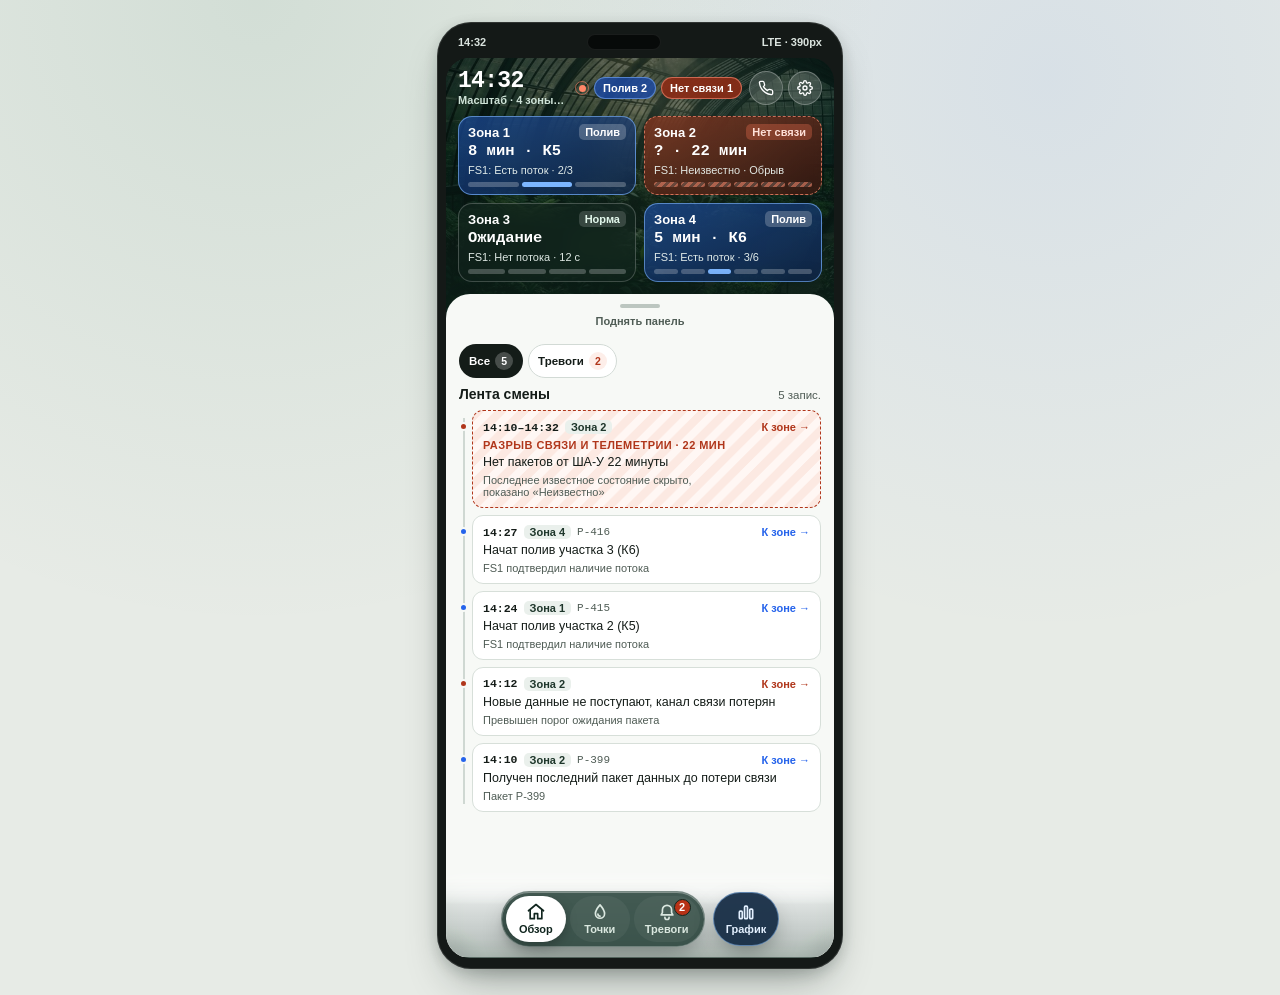
==== mobile-concepts/hybrid.html @ 0e007b72 "Remove stand toolbar/footer for pure phone app experience" ====
<!doctype html>
<html lang="ru">
<head>
  <meta charset="utf-8">
  <meta name="viewport" content="width=device-width, initial-scale=1, viewport-fit=cover">
  <meta name="theme-color" content="#11261f">
  <meta name="apple-mobile-web-app-capable" content="yes">
  <meta name="mobile-web-app-capable" content="yes">
  <meta name="apple-mobile-web-app-status-bar-style" content="black-translucent">
  <meta name="apple-mobile-web-app-title" content="Greenhouse">
  <meta name="description" content="Интерактивный мобильный прототип Greenhouse: гибрид 2B (стекло и ботаника) + 2C (шкала поливов и разрывов телеметрии), только мониторинг.">
  <link rel="icon" href="data:,">
  <title>Greenhouse · Мониторинг полива</title>
  <link rel="stylesheet" href="src/hybrid/hybrid.css?v=3">
</head>
<body>
  <div id="app"></div>
  <script type="module" src="src/hybrid/hybridApp.js?v=3"></script>
</body>
</html>
---- mobile-concepts/src/hybrid/hybrid.css ----
/* Гибрид 2B (Стекло и ботаника) + 2C (График поливов и счетчики вкладок) + плавающий док Cultiveq */
:root {
  color-scheme: light dark;
  --bg: #e7ebe6;
  --ink: #141c18;
  --muted: #4f5c55;
  --border: #c5cec8;
  --forest: #11261f;
  --water: #2563eb;
  --water-bright: #5ca2ff;
  --water-bg: #e8f1ff;
  --ok: #1d6b47;
  --ok-bright: #58d194;
  --ok-bg: #e6f6ee;
  --warn: #8c520a;
  --warn-bright: #f5b342;
  --warn-bg: #fef4e2;
  --danger: #b0361b;
  --danger-bright: #ff8668;
  --danger-bg: #fdeee9;
  --sheet: #f7f9f6;
  --card: #ffffff;
  --target: 36px;
  font-family: ui-sans-serif, -apple-system, BlinkMacSystemFont, "Inter", "Segoe UI", Roboto, sans-serif;
  color: var(--ink);
  background: var(--bg);
}

@media (pointer: coarse) {
  :root { --target: 44px; }
}

*, *::before, *::after { box-sizing: border-box; }

html {
  scroll-padding-top: 72px;
  scroll-padding-bottom: calc(5.5rem + env(safe-area-inset-bottom, 0px));
}

body {
  margin: 0;
  min-height: 100dvh;
  overflow-wrap: break-word;
  background:
    radial-gradient(circle at 20% 0%, rgba(29, 107, 71, 0.1), transparent 44%),
    radial-gradient(circle at 82% 8%, rgba(37, 99, 235, 0.08), transparent 40%),
    var(--bg);
  -webkit-font-smoothing: antialiased;
}

button, a { font: inherit; -webkit-tap-highlight-color: transparent; }

:where(button, a):focus-visible {
  outline: 3px solid var(--water);
  outline-offset: 2px;
}

h1, h2, h3 { text-wrap: balance; }
p, li { text-wrap: pretty; }

.visually-hidden:where(:not(:focus-within, :active)) {
  position: absolute !important;
  clip-path: inset(50%) !important;
  overflow: hidden !important;
  width: 1px !important;
  height: 1px !important;
  margin: -1px !important;
  padding: 0 !important;
  border: 0 !important;
  white-space: nowrap !important;
}

.skip-link:focus-visible {
  position: fixed;
  top: 8px;
  left: 8px;
  z-index: 50;
  background: var(--ink);
  color: #ffffff;
  padding: 8px 12px;
  border-radius: 8px;
  text-decoration: none;
  font-weight: 700;
}

/* Внешняя страница-стенд: на мобильном (<820px) скрываем стенд, чтобы приложение шло во весь экран */
.hybrid-page {
  width: 100%;
  max-width: 100%;
  margin: 0 auto;
  padding: 0;
  display: grid;
  gap: 0;
}

@media (min-width: 820px) {
  .hybrid-page {
    max-width: 430px;
    grid-template-columns: minmax(0, 1fr);
    align-items: start;
    padding: 22px 12px 26px;
  }
}

.demo-toolbar {
  background: var(--card);
  border: 1px solid var(--border);
  border-radius: 16px;
  padding: 13px 14px;
  display: grid;
  gap: 10px;
  box-shadow: 0 2px 10px rgba(17, 38, 31, 0.05);
}

.demo-toolbar__top {
  display: flex;
  justify-content: space-between;
  align-items: flex-start;
  flex-wrap: wrap;
  gap: 8px;
}

.demo-sub {
  margin: 3px 0 0;
  font-size: 12.5px;
  font-weight: 600;
  color: var(--muted);
  line-height: 1.3;
}

.demo-title {
  margin: 0;
  font-size: 18px;
  font-weight: 800;
  line-height: 1.15;
}

.demo-details {
  border-top: 1px solid #e1e7e2;
  padding-top: 6px;
}

.demo-details__summary {
  list-style: none;
  display: flex;
  align-items: center;
  gap: 6px;
  min-block-size: 32px;
  font-size: 12px;
  font-weight: 700;
  color: var(--forest);
  cursor: pointer;
}

@media (pointer: coarse) {
  .demo-details__summary { min-block-size: 44px; }
}

.demo-details__summary::-webkit-details-marker { display: none; }

.demo-details__summary::before {
  content: "";
  inline-size: 0.65em;
  block-size: 0.65em;
  flex-shrink: 0;
  border-right: 2px solid currentColor;
  border-bottom: 2px solid currentColor;
  transform: rotate(-45deg);
  transition: transform 0.18s ease;
}

.demo-details[open] > .demo-details__summary::before {
  transform: rotate(45deg) translateY(-1px);
}

.demo-details .demo-controls {
  padding-top: 8px;
}

.demo-actions {
  display: flex;
  flex-wrap: wrap;
  gap: 6px;
  align-items: center;
}

.demo-link,
.demo-motion-btn {
  min-block-size: var(--target);
  padding: 5px 10px;
  border-radius: 8px;
  border: 1.5px solid var(--border);
  background: #f5f7f5;
  color: var(--ink);
  font-size: 12px;
  font-weight: 700;
  text-decoration: none;
  display: inline-flex;
  align-items: center;
  cursor: pointer;
}

.demo-controls {
  display: grid;
  gap: 8px;
}

.demo-group {
  margin: 0;
  padding: 0;
  border: 0;
  min-inline-size: 0;
  display: grid;
  gap: 5px;
}

.demo-group legend {
  padding: 0;
  font-size: 11px;
  font-weight: 700;
  text-transform: uppercase;
  letter-spacing: 0.06em;
  color: var(--muted);
}

.demo-btn-row {
  display: grid;
  gap: 5px;
}

.demo-btn-row--3 { grid-template-columns: repeat(3, minmax(0, 1fr)); }
.demo-btn-row--2 { grid-template-columns: repeat(2, minmax(0, 1fr)); }

@media (max-width: 345px) {
  .demo-btn-row--3, .demo-btn-row--2 { grid-template-columns: 1fr; }
}

.demo-btn {
  min-block-size: var(--target);
  padding: 6px 7px;
  border-radius: 8px;
  border: 1.5px solid var(--border);
  background: #f7f9f7;
  color: var(--ink);
  font-size: 12px;
  font-weight: 650;
  line-height: 1.2;
  cursor: pointer;
}

.demo-btn[aria-pressed="true"] {
  background: var(--forest);
  border-color: var(--forest);
  color: #ffffff;
}

.demo-btn--scale[aria-pressed="true"] {
  background: var(--water-bg);
  border-color: var(--water);
  color: var(--water);
  box-shadow: inset 0 0 0 1px var(--water);
}

/* Рамка смартфона */
.hb-phone-stage {
  min-inline-size: 0;
}

.hb-device {
  container: phone / inline-size;
  border-radius: 0;
  overflow: hidden;
  border: 0;
  box-shadow: none;
  background: var(--forest);
}

.hb-device__bar {
  display: none;
}

@media (min-width: 820px) {
  .hb-device {
    background: #141917;
    padding: 10px 9px 11px;
    border-radius: 34px;
    border: 0;
    box-shadow:
      0 22px 44px -16px rgba(15, 29, 23, 0.42),
      0 4px 14px rgba(15, 29, 23, 0.16),
      inset 0 0 0 1px rgba(255, 255, 255, 0.12);
    display: grid;
    gap: 8px;
  }
  .hb-device__bar {
    display: flex;
    justify-content: space-between;
    align-items: center;
    padding: 2px 12px 0;
    color: #dbe4df;
    font-size: 11px;
    font-weight: 700;
    font-variant-numeric: tabular-nums;
  }
  .hb-device__notch {
    width: 74px;
    height: 16px;
    border-radius: 999px;
    background: #070a09;
    border: 1px solid rgba(255, 255, 255, 0.08);
  }
  .hb-screen {
    border-radius: 24px;
    height: min(760px, calc(100dvh - 76px));
    min-block-size: 620px;
    overflow-y: auto;
    overflow-x: hidden;
    overscroll-behavior: contain;
    scrollbar-width: thin;
    scrollbar-color: rgba(20, 44, 36, 0.28) transparent;
  }
  .hb-bottom-dock-wrap::before {
    border-radius: 0 0 24px 24px;
  }
}

.hb-screen {
  position: relative;
  background: var(--forest);
  display: flex;
  flex-direction: column;
  min-block-size: 100dvh;
}

/* Верхняя ботаническая сцена (2B) */
.hb-hero {
  position: relative;
  flex-shrink: 0;
  overflow: hidden;
  padding: max(12px, env(safe-area-inset-top, 0px)) max(12px, env(safe-area-inset-right, 0px)) 26px max(12px, env(safe-area-inset-left, 0px));
}

.hb-hero--compact {
  padding-bottom: 18px;
}

.hb-backdrop {
  position: absolute;
  inset: 0;
  pointer-events: none;
}

.hb-backdrop__img {
  width: 100%;
  height: 100%;
  object-fit: cover;
  object-position: center 35%;
  display: block;
}

@media (prefers-reduced-motion: no-preference) {
  .hb-backdrop__img {
    animation: hbFoliageBreath 18s ease-in-out infinite alternate;
  }
}

@keyframes hbFoliageBreath {
  from { transform: scale(1); }
  to { transform: scale(1.06); }
}

.hb-backdrop__scrim {
  position: absolute;
  inset: 0;
  background:
    linear-gradient(180deg, rgba(10, 26, 20, 0.62) 0%, rgba(12, 31, 24, 0.44) 42%, rgba(14, 34, 27, 0.88) 100%);
}

.hb-hero__inner {
  position: relative;
  z-index: 1;
  display: grid;
  gap: 10px;
}

.hb-topbar {
  display: flex;
  justify-content: space-between;
  align-items: center;
  gap: 8px;
}

.hb-clock-block {
  min-inline-size: 0;
  display: grid;
  gap: 1px;
}

.hb-clock {
  font-family: ui-monospace, "SF Mono", Menlo, monospace;
  font-size: 23px;
  font-weight: 800;
  line-height: 1;
  letter-spacing: -0.03em;
  font-variant-numeric: tabular-nums;
  color: #ffffff;
}

.hb-site-caption {
  font-size: 11px;
  font-weight: 600;
  color: #cfe3d8;
  white-space: nowrap;
  overflow: hidden;
  text-overflow: ellipsis;
}

.hb-status-cluster {
  display: flex;
  flex-wrap: wrap;
  justify-content: flex-end;
  align-items: center;
  gap: 5px;
  flex-shrink: 0;
}

.hb-beacon {
  position: relative;
  width: 14px;
  height: 14px;
  display: grid;
  place-items: center;
}

.hb-beacon__dot {
  width: 7px;
  height: 7px;
  border-radius: 50%;
  background: var(--ok-bright);
}

.hb-beacon__ring {
  position: absolute;
  inset: 0;
  border-radius: 50%;
  border: 1.5px solid var(--ok-bright);
  opacity: 0.6;
}

.hb-beacon--water .hb-beacon__dot { background: var(--water-bright); }
.hb-beacon--water .hb-beacon__ring { border-color: var(--water-bright); }
.hb-beacon--warn .hb-beacon__dot { background: var(--warn-bright); }
.hb-beacon--warn .hb-beacon__ring { border-color: var(--warn-bright); }
.hb-beacon--danger .hb-beacon__dot { background: var(--danger-bright); }
.hb-beacon--danger .hb-beacon__ring { border-color: var(--danger-bright); }

@media (prefers-reduced-motion: no-preference) {
  .hb-beacon__ring { animation: hbSonar 2.2s ease-out infinite; }
}

@keyframes hbSonar {
  0% { transform: scale(0.55); opacity: 0.95; }
  100% { transform: scale(1.75); opacity: 0; }
}

.hb-pill {
  font-size: 11px;
  font-weight: 750;
  padding: 4px 8px;
  border-radius: 999px;
  backdrop-filter: blur(10px);
  border: 1px solid rgba(255, 255, 255, 0.22);
  color: #ffffff;
  white-space: nowrap;
}

.hb-pill--ok { background: rgba(20, 74, 50, 0.72); border-color: rgba(124, 224, 174, 0.45); }
.hb-pill--water { background: rgba(25, 72, 168, 0.78); border-color: rgba(132, 182, 255, 0.55); }
.hb-pill--warn { background: rgba(120, 74, 14, 0.8); border-color: rgba(247, 193, 98, 0.55); }
.hb-pill--danger { background: rgba(148, 43, 21, 0.84); border-color: rgba(255, 146, 120, 0.6); }

/* Компактная сетка стеклянных карточек зон */
.hb-zones-grid {
  display: grid;
  grid-template-columns: repeat(2, minmax(0, 1fr));
  gap: 8px;
}

@container phone (inline-size < 305px) {
  .hb-zones-grid { grid-template-columns: 1fr; }
}

.hb-zcard {
  position: relative;
  overflow: hidden;
  text-align: left;
  border-radius: 14px;
  padding: 9px 10px;
  display: grid;
  gap: 4px;
  cursor: pointer;
  color: #ffffff;
  background: rgba(19, 39, 32, 0.58);
  backdrop-filter: blur(14px);
  border: 1.5px solid rgba(255, 255, 255, 0.22);
  transition: transform 0.18s ease, border-color 0.18s ease, background-color 0.18s ease, box-shadow 0.18s ease;
}

.hb-zones-grid--multi .hb-zcard {
  padding: 7px 9px;
  gap: 3px;
}

.hb-zcard--water {
  background: linear-gradient(155deg, rgba(31, 86, 194, 0.56) 0%, rgba(16, 40, 88, 0.64) 100%);
  border-color: rgba(124, 180, 255, 0.65);
}

.hb-zcard--warn {
  background: linear-gradient(155deg, rgba(145, 92, 18, 0.58) 0%, rgba(56, 39, 14, 0.68) 100%);
  border-color: rgba(246, 188, 86, 0.68);
  border-style: dashed;
}

.hb-zcard--danger {
  background: linear-gradient(155deg, rgba(162, 54, 29, 0.6) 0%, rgba(64, 24, 17, 0.72) 100%);
  border-color: rgba(255, 142, 114, 0.72);
  border-style: dashed;
}

.hb-zcard--selected {
  box-shadow: 0 0 0 2px #ffffff, 0 8px 20px -8px rgba(0, 0, 0, 0.5);
}

@media (prefers-reduced-motion: no-preference) {
  .hb-zcard {
    transition: transform 0.22s cubic-bezier(0.22, 1.28, 0.36, 1), border-color 0.18s ease, background-color 0.18s ease, box-shadow 0.18s ease;
  }
  .hb-zcard:hover { transform: translateY(-1px); }
  .hb-zcard:active { transform: scale(0.965); }
  .hb-zcard--jump-focus {
    animation: hbJumpFocus 0.62s cubic-bezier(0.22, 1.25, 0.36, 1) 1;
  }
}

@keyframes hbJumpFocus {
  0% { transform: scale(0.95); box-shadow: 0 0 0 0 rgba(255, 255, 255, 0.95), 0 8px 20px -8px rgba(0, 0, 0, 0.5); }
  45% { transform: scale(1.03); box-shadow: 0 0 0 5px rgba(255, 255, 255, 0.55), 0 12px 26px -8px rgba(0, 0, 0, 0.55); }
  100% { transform: scale(1); box-shadow: 0 0 0 2px #ffffff, 0 8px 20px -8px rgba(0, 0, 0, 0.5); }
}

.hb-zcard__top {
  display: flex;
  justify-content: space-between;
  align-items: center;
  gap: 4px;
}

.hb-zcard__name {
  font-size: 13px;
  font-weight: 750;
  color: #ffffff;
}

.hb-zcard__badge {
  font-size: 11px;
  font-weight: 750;
  padding: 2px 6px;
  border-radius: 5px;
  white-space: nowrap;
}

.hb-zcard__badge--ok { background: rgba(255, 255, 255, 0.16); color: #e2f8ec; }
.hb-zcard__badge--water { background: rgba(255, 255, 255, 0.22); color: #ffffff; }
.hb-zcard__badge--warn { background: rgba(245, 179, 66, 0.26); color: #ffe7b8; }
.hb-zcard__badge--danger { background: rgba(255, 120, 88, 0.3); color: #ffe1d9; }

.hb-zcard__main {
  font-family: ui-monospace, "SF Mono", Menlo, monospace;
  font-size: 18px;
  font-weight: 800;
  line-height: 1.1;
  font-variant-numeric: tabular-nums;
  color: #ffffff;
}

.hb-zones-grid--multi .hb-zcard__main { font-size: 15.5px; }

.hb-zcard__sub {
  font-size: 11px;
  line-height: 1.28;
  color: rgba(240, 248, 244, 0.92);
}

.hb-zcard__bar {
  display: flex;
  gap: 3px;
  height: 5px;
  margin-top: 2px;
}

.hb-zseg {
  flex: 1;
  border-radius: 999px;
  background: rgba(255, 255, 255, 0.24);
}

.hb-zseg--active { background: #7cb6ff; }
.hb-zseg--unknown {
  background: repeating-linear-gradient(
    -45deg,
    rgba(255, 148, 120, 0.55),
    rgba(255, 148, 120, 0.55) 3px,
    rgba(255, 255, 255, 0.14) 3px,
    rgba(255, 255, 255, 0.14) 6px
  );
}

/* Поднимаемый светлый лист с запасом снизу под плавающий док */
.hb-sheet {
  position: relative;
  z-index: 2;
  margin-top: -14px;
  flex: 1 0 auto;
  background: var(--sheet);
  color: var(--ink);
  border-radius: 24px 24px 0 0;
  padding: 6px 13px calc(86px + env(safe-area-inset-bottom, 0px));
  box-shadow: 0 -8px 24px rgba(8, 20, 16, 0.28);
  display: grid;
  align-content: start;
  gap: 10px;
}

.hb-sheet.is-dragging {
  will-change: transform;
}

.hb-screen--drawer-open .hb-sheet {
  padding-bottom: calc(275px + env(safe-area-inset-bottom, 0px));
}

.hb-sheet-handle {
  width: 100%;
  min-block-size: 34px;
  border: 0;
  background: transparent;
  padding: 4px 0 4px;
  display: grid;
  justify-items: center;
  gap: 4px;
  cursor: grab;
  touch-action: none;
  user-select: none;
  -webkit-user-select: none;
  color: var(--muted);
}

.hb-sheet-handle:active {
  cursor: grabbing;
}

@media (pointer: coarse) {
  .hb-sheet-handle { min-block-size: 44px; }
}

.hb-sheet-handle__pill {
  width: 40px;
  height: 4px;
  border-radius: 999px;
  background: #bcc6c0;
  transition: transform 0.18s ease, background-color 0.18s ease;
}

.hb-sheet-handle:hover .hb-sheet-handle__pill,
.hb-sheet-handle:active .hb-sheet-handle__pill {
  transform: scaleX(1.35);
  background: #6b7c72;
}

.hb-sheet-handle__text {
  font-size: 11px;
  font-weight: 700;
  color: var(--muted);
}

.hb-sheet__content {
  display: grid;
  gap: 12px;
}

.hb-section-title {
  margin: 0;
  font-size: 14px;
  font-weight: 800;
  color: var(--ink);
}

/* Экран «Все точки полива» */
.hb-outlets-view {
  display: grid;
  gap: 9px;
}

.hb-outlets-view__sub {
  margin: 2px 0 0;
  font-size: 11.5px;
  color: var(--muted);
}

.hb-outlets-groups {
  display: grid;
  gap: 9px;
}

.hb-ogroup {
  background: var(--card);
  border: 1px solid #d5ded8;
  border-radius: 13px;
  padding: 9px 10px;
  display: grid;
  gap: 7px;
}

.hb-ogroup--water { border-color: #93b8fa; }
.hb-ogroup--unknown { border-color: #dfa18e; border-style: dashed; }

.hb-ogroup__head {
  display: flex;
  justify-content: space-between;
  align-items: baseline;
  gap: 8px;
}

.hb-ogroup__zbtn {
  border: 0;
  background: transparent;
  padding: 0;
  font-size: 13px;
  font-weight: 800;
  color: var(--ink);
  cursor: pointer;
  text-decoration: underline;
  text-decoration-color: #b7c3bc;
  text-underline-offset: 2px;
}

.hb-ogroup__fs {
  font-size: 11px;
  font-weight: 650;
  color: var(--muted);
}

.hb-ogroup--unknown .hb-ogroup__fs { color: var(--danger); }

.hb-ogrid {
  list-style: none;
  margin: 0;
  padding: 0;
  display: grid;
  gap: 5px;
  grid-template-columns: repeat(3, minmax(0, 1fr));
}

.hb-opoint {
  border-radius: 8px;
  padding: 6px 5px;
  border: 1px solid #dce3de;
  background: #f5f7f5;
  text-align: center;
  display: grid;
  gap: 1px;
}

.hb-opoint--active {
  background: linear-gradient(145deg, #2563eb 0%, #1d4ed8 100%);
  border-color: #1d4ed8;
  color: #ffffff;
}

.hb-opoint--unknown {
  background: var(--danger-bg);
  border-color: #e4a391;
  border-style: dashed;
  color: var(--danger);
}

.hb-opoint__code {
  font-family: ui-monospace, "SF Mono", Menlo, monospace;
  font-size: 12px;
  font-weight: 800;
}

.hb-opoint__state {
  font-size: 10px;
  font-weight: 650;
  opacity: 0.9;
}

/* Плавающий нижний док + выезжающий компактный график полива поверх светлого листа */
.hb-bottom-dock-wrap {
  position: sticky;
  bottom: 0;
  z-index: 10;
  flex-shrink: 0;
  margin-top: -76px;
  padding: 10px 11px max(11px, env(safe-area-inset-bottom, 0px));
  display: grid;
  justify-items: center;
  gap: 8px;
  pointer-events: none;
  isolation: isolate;
}

/* Мягкая полупрозрачная стеклянная подложка с размытием позади дока (без глухой черной полосы) */
.hb-bottom-dock-wrap::before {
  content: "";
  position: absolute;
  inset: -14px 0 0 0;
  z-index: -1;
  background: linear-gradient(
    180deg,
    rgba(247, 249, 246, 0) 0%,
    rgba(24, 54, 44, 0.16) 44%,
    rgba(20, 46, 38, 0.34) 100%
  );
  backdrop-filter: blur(14px) saturate(160%) brightness(1.06);
  -webkit-backdrop-filter: blur(14px) saturate(160%) brightness(1.06);
  mask-image: linear-gradient(to top, #000000 58%, transparent 100%);
  -webkit-mask-image: linear-gradient(to top, #000000 58%, transparent 100%);
  pointer-events: none;
}

@media (max-width: 819px) {
  .hb-bottom-dock-wrap {
    position: fixed;
    left: 0;
    right: 0;
    bottom: 0;
    z-index: 30;
    margin-top: 0;
    max-width: 100%;
    margin-inline: auto;
  }
}

.hb-bottom-dock-wrap > * {
  pointer-events: auto;
}

/* Выезжающая компактная стеклянная карточка графика поверх контента (осветленное стекло с преломлением) */
.hb-pulse-drawer {
  position: absolute;
  left: 11px;
  right: 11px;
  bottom: calc(100% + 2px);
  width: auto;
  background:
    linear-gradient(
      142deg,
      rgba(255, 255, 255, 0.16) 0%,
      rgba(255, 255, 255, 0.04) 38%,
      rgba(148, 214, 255, 0.08) 100%
    ),
    linear-gradient(
      180deg,
      rgba(24, 56, 46, 0.84) 0%,
      rgba(15, 38, 31, 0.9) 100%
    );
  backdrop-filter: blur(22px) saturate(175%) contrast(1.06) brightness(1);
  -webkit-backdrop-filter: blur(22px) saturate(175%) contrast(1.06) brightness(1);
  color: #f6faf8;
  border: 1px solid rgba(255, 255, 255, 0.34);
  border-radius: 22px;
  padding: 11px 12px;
  box-shadow:
    0 18px 36px -12px rgba(10, 28, 22, 0.45),
    0 4px 12px rgba(10, 28, 22, 0.16),
    inset 0 1px 0 rgba(255, 255, 255, 0.42),
    inset 0 -1px 0 rgba(255, 255, 255, 0.14);
  display: grid;
  gap: 7px;
  opacity: 1;
  translate: 0 0;
  scale: 1;
  transform-origin: right bottom;
  transition: opacity 0.24s ease-out, translate 0.28s cubic-bezier(0.22, 1.12, 0.36, 1), scale 0.28s cubic-bezier(0.22, 1.12, 0.36, 1);
}

@media (prefers-reduced-motion: no-preference) {
  @starting-style {
    .hb-pulse-drawer {
      opacity: 0;
      translate: 0 14px;
      scale: 0.94;
    }
  }
}

.hb-pulse-drawer__head {
  display: flex;
  justify-content: space-between;
  align-items: center;
  gap: 8px;
}

.hb-pulse-drawer__titles {
  display: flex;
  align-items: baseline;
  gap: 7px;
  flex-wrap: wrap;
}

.hb-pulse-drawer__title {
  margin: 0;
  font-size: 13px;
  font-weight: 750;
  color: #ffffff;
}

.hb-pulse-drawer__win {
  font-family: ui-monospace, "SF Mono", Menlo, monospace;
  font-size: 11px;
  color: #d6e9df;
  font-variant-numeric: tabular-nums;
}

.hb-pulse-drawer__close {
  min-width: 36px;
  min-height: 36px;
  border-radius: 50%;
  border: 1px solid rgba(255, 255, 255, 0.25);
  background: rgba(255, 255, 255, 0.12);
  color: #ffffff;
  font-size: 18px;
  line-height: 1;
  display: grid;
  place-items: center;
  cursor: pointer;
}

@media (pointer: coarse) {
  .hb-pulse-drawer__close {
    min-width: 44px;
    min-height: 44px;
  }
}

.hb-pulse-drawer__tracks {
  display: grid;
  gap: 6px;
}

.hb-dtrack {
  display: grid;
  gap: 3px;
}

.hb-dtrack__meta {
  display: flex;
  justify-content: space-between;
  align-items: baseline;
  gap: 6px;
}

.hb-dtrack__zbtn {
  border: 0;
  background: transparent;
  padding: 0;
  font-size: 11.5px;
  font-weight: 750;
  color: #ffffff;
  cursor: pointer;
  text-decoration: underline;
  text-decoration-color: rgba(255, 255, 255, 0.35);
  text-underline-offset: 2px;
}

.hb-dtrack__sum {
  font-size: 10.5px;
  font-weight: 600;
  color: #cfe0d6;
  text-align: right;
}

.hb-dtrack__sum.is-gap { color: #ffab96; }
.hb-dtrack__sum.is-dry { color: #ffd480; }

.hb-dticks {
  position: relative;
  display: grid;
  grid-template-columns: repeat(30, minmax(0, 1fr));
  gap: 2px;
  height: 18px;
  align-items: end;
  padding: 2px 3px;
  background: rgba(255, 255, 255, 0.08);
  border-radius: 6px;
  touch-action: pan-y;
  cursor: ew-resize;
  user-select: none;
  -webkit-user-select: none;
}

.hb-dtick {
  border-radius: 1.5px;
  height: 100%;
  transform-origin: center bottom;
  transition: transform 0.12s ease, filter 0.12s ease;
}

.hb-dtick.is-scrubbed {
  transform: scaleY(1.22);
  filter: brightness(1.28);
  outline: 1px solid rgba(255, 255, 255, 0.9);
  outline-offset: 0.5px;
  z-index: 2;
}

.hb-scrub-rule {
  position: absolute;
  top: -2px;
  bottom: -2px;
  width: 1.5px;
  background: rgba(255, 255, 255, 0.85);
  transform: translateX(-50%);
  pointer-events: none;
  opacity: 0;
  transition: opacity 0.12s ease;
  z-index: 3;
}

.hb-scrub-rule.is-visible {
  opacity: 1;
}

.hb-scrub-tip {
  position: absolute;
  bottom: calc(100% + 6px);
  transform: translateX(-50%) translateY(4px);
  padding: 3px 8px;
  border-radius: 999px;
  background: #0c1c16;
  color: #ffffff;
  border: 1px solid rgba(255, 255, 255, 0.34);
  box-shadow: 0 6px 16px rgba(0, 0, 0, 0.45);
  font-family: ui-monospace, "SF Mono", Menlo, monospace;
  font-size: 11px;
  font-weight: 700;
  font-variant-numeric: tabular-nums;
  white-space: nowrap;
  pointer-events: none;
  opacity: 0;
  z-index: 5;
  transition: opacity 0.12s ease, transform 0.14s ease;
}

.hb-scrub-tip.is-visible {
  opacity: 1;
  transform: translateX(-50%) translateY(0);
}

.hb-scrub-tip[data-tone="watering"] { border-color: #7cb6ff; }
.hb-scrub-tip[data-tone="gap"] { border-color: #ff8668; }

.hb-dtick--watering {
  background: linear-gradient(180deg, #74b3ff 0%, #3b82f6 100%);
  height: 100%;
}

.hb-dtick--idle {
  background: rgba(255, 255, 255, 0.24);
  height: 44%;
}

.hb-dtick--gap {
  height: 82%;
  background: repeating-linear-gradient(
    -45deg,
    rgba(255, 134, 104, 0.72),
    rgba(255, 134, 104, 0.72) 2px,
    rgba(255, 134, 104, 0.22) 2px,
    rgba(255, 134, 104, 0.22) 4px
  );
}

@media (prefers-reduced-motion: no-preference) {
  .hb-pulse-drawer--animate .hb-dtick {
    animation: hbBarGrow 0.32s cubic-bezier(0.22, 1.18, 0.36, 1) backwards;
    animation-delay: calc(var(--i, 0) * 10ms);
  }
  .hb-dtick--watering.hb-dtick--latest {
    animation: hbTickPulse 1.8s ease-in-out infinite;
  }
}

@keyframes hbBarGrow {
  from {
    opacity: 0.25;
    transform: scaleY(0.15);
  }
  to {
    opacity: 1;
    transform: scaleY(1);
  }
}

@keyframes hbTickPulse {
  0%, 100% { opacity: 1; }
  50% { opacity: 0.55; }
}

.hb-dlegend {
  display: flex;
  flex-wrap: wrap;
  align-items: center;
  gap: 5px 10px;
  font-size: 11px;
  color: #d9ebe2;
}

.hb-dlegend__hint {
  margin-left: auto;
  color: #c7e1d4;
  font-size: 10.5px;
}

.hb-dlegend span {
  display: inline-flex;
  align-items: center;
  gap: 4px;
}

.hb-dot {
  display: inline-block;
  width: 7px;
  height: 7px;
  border-radius: 2px;
}

.hb-dot--water { background: #5ca2ff; }
.hb-dot--idle { background: rgba(255, 255, 255, 0.35); }
.hb-dot--gap { background: #ff8668; }

/* Строка нижнего дока: 3 вкладки с подписями слева + отдельная кнопка графика справа */
.hb-dock-row {
  display: flex;
  align-items: center;
  justify-content: center;
  gap: 8px;
  max-width: 100%;
}

.hb-dock {
  position: relative;
  display: inline-flex;
  align-items: center;
  gap: 4px;
  padding: 4px;
  border-radius: 999px;
  background: rgba(24, 52, 43, 0.8);
  backdrop-filter: blur(20px) saturate(175%) brightness(1.06);
  -webkit-backdrop-filter: blur(20px) saturate(175%) brightness(1.06);
  border: 1px solid rgba(255, 255, 255, 0.28);
  box-shadow:
    0 12px 26px -8px rgba(8, 20, 16, 0.42),
    inset 0 1px 0 rgba(255, 255, 255, 0.34);
}

.hb-dock__indicator {
  position: absolute;
  top: 0;
  left: 0;
  z-index: 0;
  border-radius: 999px;
  background: #ffffff;
  box-shadow: 0 4px 12px rgba(0, 0, 0, 0.25);
  pointer-events: none;
  opacity: 0;
  transform-origin: left top;
}

.hb-dock__indicator.is-ready {
  opacity: 1;
}

.hb-dock__btn {
  position: relative;
  z-index: 1;
  min-width: 60px;
  min-height: 46px;
  padding: 5px 10px;
  border-radius: 999px;
  border: 1px solid transparent;
  background: rgba(255, 255, 255, 0.05);
  color: #dbe8e0;
  display: grid;
  justify-items: center;
  align-content: center;
  gap: 2px;
  cursor: pointer;
  transition: background-color 0.18s ease, color 0.18s ease, transform 0.22s cubic-bezier(0.22, 1.28, 0.36, 1);
}

.hb-dock__btn:hover {
  background: rgba(255, 255, 255, 0.14);
  color: #ffffff;
}

.hb-dock__btn[aria-pressed="true"] {
  background: transparent;
  border-color: transparent;
  color: #11261f;
  box-shadow: none;
}

.hb-dock__btn[aria-pressed="true"]:hover {
  background: transparent;
  color: #11261f;
}

@media (prefers-reduced-motion: no-preference) {
  .hb-dock__btn:active,
  .hb-dock-chart-btn:active {
    transform: scale(0.94);
  }
}

.hb-dock__label {
  font-size: 11px;
  font-weight: 700;
  line-height: 1.05;
  white-space: nowrap;
}

/* Отдельная кнопка графика полива справа (нейтральная тень вместо цветного свечения) */
.hb-dock-chart-btn {
  min-width: 66px;
  min-height: 54px;
  padding: 6px 12px;
  border-radius: 999px;
  border: 1.5px solid rgba(147, 197, 253, 0.52);
  background: rgba(18, 41, 66, 0.92);
  backdrop-filter: blur(16px);
  color: #e4f0ff;
  display: grid;
  justify-items: center;
  align-content: center;
  gap: 2px;
  cursor: pointer;
  box-shadow: 0 10px 24px -8px rgba(8, 20, 16, 0.5);
  transition: background-color 0.18s ease, border-color 0.18s ease, color 0.18s ease, transform 0.16s ease;
}

.hb-dock-chart-btn:hover {
  background: rgba(30, 66, 118, 0.95);
  color: #ffffff;
  transform: translateY(-1px);
}

.hb-dock-chart-btn[aria-pressed="true"] {
  background: #1d4ed8;
  border-color: #bfdbfe;
  color: #ffffff;
  box-shadow: 0 8px 18px -6px rgba(8, 20, 16, 0.55);
}

.hb-dock__svg {
  display: block;
}

.hb-dock__badge {
  position: absolute;
  top: 2px;
  right: 8px;
  min-width: 17px;
  height: 17px;
  padding: 0 4px;
  border-radius: 999px;
  background: #b83216;
  color: #ffffff;
  font-size: 11px;
  font-weight: 800;
  line-height: 1;
  display: grid;
  place-items: center;
  border: 1.5px solid #11261f;
}

@media (prefers-reduced-motion: no-preference) {
  .hb-dock__badge--pop {
    animation: hbBadgeBounce 0.42s cubic-bezier(0.22, 1.35, 0.36, 1) 1;
  }
}

@keyframes hbBadgeBounce {
  0% { transform: scale(0.55); }
  55% { transform: scale(1.22); }
  100% { transform: scale(1); }
}

/* Инспектор выбранной зоны */
.hb-inspector {
  background: var(--card);
  border: 1.5px solid #2b4e3f;
  border-radius: 14px;
  padding: 11px;
  display: grid;
  gap: 8px;
  opacity: 1;
  translate: 0 0;
  transition: opacity 0.22s ease-out, translate 0.22s ease-out;
}

@media (prefers-reduced-motion: no-preference) {
  @starting-style {
    .hb-inspector { opacity: 0; translate: 0 6px; }
  }
}

.hb-inspector__head {
  display: flex;
  justify-content: space-between;
  align-items: flex-start;
  gap: 8px;
}

.hb-inspector__title {
  margin: 0;
  font-size: 13.5px;
  font-weight: 800;
}

.hb-inspector__sub {
  margin: 2px 0 0;
  font-size: 11px;
  color: var(--muted);
}

.hb-close-btn {
  min-block-size: 36px;
  padding: 5px 10px;
  border-radius: 7px;
  border: 1px solid var(--border);
  background: #f3f6f4;
  color: var(--ink);
  font-size: 12px;
  font-weight: 700;
  cursor: pointer;
}

@media (pointer: coarse) {
  .hb-close-btn {
    min-block-size: 44px;
    padding: 6px 12px;
  }
}

.hb-matrix {
  display: grid;
  grid-template-columns: repeat(2, minmax(0, 1fr));
  gap: 6px;
}

.hb-mcell {
  border: 1px solid #dce3de;
  border-radius: 8px;
  padding: 6px 8px;
  background: #f9fbfa;
  display: grid;
  gap: 1px;
}

.hb-mcell--ok { background: var(--ok-bg); border-color: #a6d5be; }
.hb-mcell--water { background: var(--water-bg); border-color: #a9c5fb; }
.hb-mcell--warn { background: var(--warn-bg); border-color: #e4bf74; }
.hb-mcell--danger { background: var(--danger-bg); border-color: #e5a390; border-style: dashed; }

.hb-mcell__k { font-size: 10px; font-weight: 700; text-transform: uppercase; color: var(--muted); }
.hb-mcell__v { font-size: 13px; font-weight: 800; color: var(--ink); }
.hb-mcell--ok .hb-mcell__v { color: var(--ok); }
.hb-mcell--water .hb-mcell__v { color: var(--water); }
.hb-mcell--warn .hb-mcell__v { color: var(--warn); }
.hb-mcell--danger .hb-mcell__v { color: var(--danger); }
.hb-mcell__s { font-size: 10.5px; color: var(--muted); font-variant-numeric: tabular-nums; }

.hb-valves {
  list-style: none;
  margin: 0;
  padding: 0;
  display: grid;
  gap: 4px;
}

.hb-valves--n3 { grid-template-columns: repeat(3, minmax(0, 1fr)); }
.hb-valves--n4 { grid-template-columns: repeat(4, minmax(0, 1fr)); }
.hb-valves--n6 { grid-template-columns: repeat(6, minmax(0, 1fr)); }

.hb-valve {
  border: 1px solid var(--border);
  border-radius: 6px;
  padding: 4px 2px;
  text-align: center;
  background: #f8faf8;
}

.hb-valve--active {
  background: var(--water);
  border-color: var(--water);
  color: #ffffff;
}

.hb-valve--unknown {
  border-style: dashed;
  border-color: #d68b76;
  background: var(--danger-bg);
  color: var(--danger);
}

.hb-valve__k { display: block; font-family: ui-monospace, "SF Mono", Menlo, monospace; font-size: 11px; font-weight: 750; }
.hb-valve__s { display: block; font-size: 9.5px; opacity: 0.85; }

.hb-dedup {
  margin: 0;
  font-size: 11px;
  line-height: 1.35;
  padding: 6px 8px;
  border-radius: 6px;
  background: var(--warn-bg);
  color: var(--warn);
}

.hb-recovery-tip {
  margin: 0;
  font-size: 11.5px;
  line-height: 1.38;
  font-weight: 650;
  padding: 6px 8px;
  border-radius: 6px;
  background: var(--danger-bg);
  color: var(--danger);
}

.hb-hw-note {
  margin: 0;
  font-size: 11px;
  color: var(--muted);
}

/* Вкладки со счетчиками и лента смены */
.hb-feed {
  display: grid;
  gap: 8px;
}

.hb-tabs {
  position: relative;
  display: flex;
  flex-wrap: wrap;
  gap: 5px;
}

.hb-tabs__indicator {
  position: absolute;
  top: 0;
  left: 0;
  z-index: 0;
  border-radius: 999px;
  background: #141c18;
  pointer-events: none;
  opacity: 0;
  transform-origin: left top;
}

.hb-tabs__indicator.is-ready {
  opacity: 1;
}

.hb-tab {
  position: relative;
  z-index: 1;
  min-block-size: 34px;
  padding: 4px 9px;
  border-radius: 999px;
  border: 1.5px solid #d2dad5;
  background: var(--card);
  color: var(--ink);
  font-size: 11.5px;
  font-weight: 700;
  display: inline-flex;
  align-items: center;
  gap: 5px;
  cursor: pointer;
  transition: color 0.16s ease, border-color 0.16s ease, transform 0.2s cubic-bezier(0.22, 1.28, 0.36, 1);
}

@media (prefers-reduced-motion: no-preference) {
  .hb-tab:active { transform: scale(0.96); }
}

@media (pointer: coarse) {
  .hb-tab { min-block-size: 44px; }
}

.hb-tab__count {
  min-width: 18px;
  height: 18px;
  padding: 0 5px;
  border-radius: 999px;
  background: #e7ede9;
  color: var(--ink);
  font-size: 10.5px;
  font-weight: 800;
  display: inline-grid;
  place-items: center;
}

.hb-tab--alert .hb-tab__count {
  background: var(--danger-bg);
  color: var(--danger);
}

.hb-tab[aria-pressed="true"] {
  background: transparent;
  border-color: transparent;
  color: #ffffff;
}

.hb-tab[aria-pressed="true"] .hb-tab__count {
  background: rgba(255, 255, 255, 0.22);
  color: #ffffff;
}

.hb-feed__head {
  display: flex;
  justify-content: space-between;
  align-items: baseline;
}

.hb-feed__meta { font-size: 11.5px; color: var(--muted); }

.hb-events {
  list-style: none;
  margin: 0;
  padding: 0 0 0 13px;
  position: relative;
  display: grid;
  gap: 7px;
}

.hb-events::before {
  content: "";
  position: absolute;
  left: 4px;
  top: 8px;
  bottom: 8px;
  width: 2px;
  background: #cfd8d2;
}

.hb-event {
  position: relative;
  opacity: 1;
  translate: 0 0;
  transition: opacity 0.22s ease-out, translate 0.22s ease-out;
  transition-delay: calc(var(--stagger, 0) * 30ms);
}

@media (prefers-reduced-motion: no-preference) {
  @starting-style {
    .hb-event { opacity: 0; translate: 0 5px; }
  }
}

.hb-event__dot {
  position: absolute;
  left: -13px;
  top: 12px;
  width: 9px;
  height: 9px;
  border-radius: 50%;
  background: var(--water);
  border: 2px solid var(--sheet);
}

.hb-event--gap .hb-event__dot,
.hb-event--warning .hb-event__dot { background: var(--danger); }
.hb-event--late .hb-event__dot { background: var(--warn); }

.hb-event__body {
  background: var(--card);
  border: 1px solid #d7dfd9;
  border-radius: 11px;
  padding: 9px 10px;
  display: grid;
  gap: 3px;
}

.hb-event__btn {
  width: 100%;
  text-align: left;
  cursor: pointer;
  transition: border-color 0.16s ease, transform 0.14s ease, box-shadow 0.16s ease;
}

.hb-event__btn:hover {
  border-color: #2b4e3f;
  box-shadow: 0 4px 12px -6px rgba(17, 38, 31, 0.25);
}

@media (prefers-reduced-motion: no-preference) {
  .hb-event__btn:active {
    transform: scale(0.985);
  }
}

.hb-event__goto {
  margin-left: auto;
  font-size: 11px;
  font-weight: 750;
  color: var(--water);
  white-space: nowrap;
}

.hb-event--gap .hb-event__goto,
.hb-event--warning .hb-event__goto {
  color: var(--danger);
}

.hb-event--late .hb-event__goto {
  color: var(--warn);
}

.hb-event--gap .hb-event__body {
  border-style: dashed;
  border-color: var(--danger);
  background-image: repeating-linear-gradient(
    -45deg,
    #fff7f4,
    #fff7f4 8px,
    #fce9e2 8px,
    #fce9e2 16px
  );
  background-size: 22.6px 22.6px;
}

.hb-event--late .hb-event__body {
  border-color: #dfae56;
  background: #fffaf0;
}

.hb-event__top {
  display: flex;
  flex-wrap: wrap;
  align-items: center;
  gap: 6px;
}

.hb-event__time {
  font-family: ui-monospace, "SF Mono", Menlo, monospace;
  font-size: 11.5px;
  font-weight: 750;
  color: var(--ink);
  font-variant-numeric: tabular-nums;
}

.hb-event__zone {
  font-size: 11px;
  font-weight: 700;
  padding: 1px 6px;
  border-radius: 5px;
  background: #eaf0ec;
  color: #1d352a;
}

.hb-event__pid {
  font-family: ui-monospace, "SF Mono", Menlo, monospace;
  font-size: 11px;
  color: var(--muted);
}

.hb-event__gap {
  margin: 2px 0 0;
  font-size: 11px;
  font-weight: 800;
  text-transform: uppercase;
  letter-spacing: 0.04em;
  color: var(--danger);
}

.hb-event__text { margin: 0; font-size: 12.5px; line-height: 1.35; color: var(--ink); }
.hb-event__meta { margin: 0; font-size: 11px; color: var(--muted); }
.hb-empty { margin: 2px 0; font-size: 12.5px; color: var(--muted); }

.demo-footer {
  background: var(--card);
  border: 1px solid var(--border);
  border-radius: 12px;
  padding: 11px 13px;
  font-size: 11.5px;
  line-height: 1.45;
  color: var(--muted);
  display: grid;
  gap: 4px;
}

.demo-footer strong { color: var(--ink); }

@media (max-width: 819px) {
  .demo-toolbar,
  .demo-footer {
    display: none;
  }
}

/* Кнопки телефона и настроек в шапке (Вариант А) */
.hb-top-actions {
  display: inline-flex;
  align-items: center;
  gap: 5px;
  margin-left: 2px;
}

.hb-top-icon-btn {
  width: 34px;
  height: 34px;
  padding: 0;
  border-radius: 50%;
  border: 1px solid rgba(255, 255, 255, 0.28);
  background: rgba(255, 255, 255, 0.14);
  backdrop-filter: blur(12px);
  -webkit-backdrop-filter: blur(12px);
  color: #ffffff;
  display: grid;
  place-items: center;
  text-decoration: none;
  cursor: pointer;
  transition: background-color 0.18s ease, border-color 0.18s ease, transform 0.2s cubic-bezier(0.22, 1.28, 0.36, 1);
}

.hb-top-icon-btn svg {
  width: 16px;
  height: 16px;
  display: block;
}

.hb-top-icon-btn:hover {
  background: rgba(255, 255, 255, 0.24);
  border-color: rgba(255, 255, 255, 0.45);
}

.hb-top-icon-btn--call {
  background: rgba(29, 107, 71, 0.78);
  border-color: rgba(124, 224, 174, 0.62);
}

.hb-top-icon-btn--call:hover {
  background: rgba(29, 107, 71, 0.94);
}

.hb-top-icon-btn[aria-pressed="true"] {
  background: #ffffff;
  border-color: #ffffff;
  color: #11261f;
}

@media (pointer: coarse) {
  .hb-top-icon-btn {
    width: 40px;
    height: 40px;
  }
}

@media (prefers-reduced-motion: no-preference) {
  .hb-top-icon-btn:active,
  .hb-call-btn:active,
  .hb-settings-save:active,
  .hb-settings-clear:active {
    transform: scale(0.96);
  }
}

/* Контекстная кнопка вызова в паспорте проблемной зоны и во вкладке Тревоги */
.hb-recovery-box {
  display: grid;
  gap: 7px;
}

.hb-alerts-call-bar {
  display: flex;
}

.hb-call-btn {
  width: 100%;
  min-block-size: var(--target);
  padding: 8px 12px;
  border-radius: 10px;
  border: 1px solid #16593b;
  background: #1d6b47;
  color: #ffffff;
  font-size: 12.5px;
  font-weight: 750;
  text-decoration: none;
  display: inline-flex;
  align-items: center;
  justify-content: center;
  gap: 7px;
  cursor: pointer;
  transition: background-color 0.18s ease, border-color 0.18s ease, transform 0.2s cubic-bezier(0.22, 1.28, 0.36, 1);
}

.hb-call-btn svg {
  width: 16px;
  height: 16px;
  flex-shrink: 0;
}

.hb-call-btn:hover {
  background: #175739;
}

.hb-call-btn--setup {
  background: var(--card);
  border-color: #b7c4bc;
  color: var(--ink);
}

.hb-call-btn--setup:hover {
  background: #edf3ef;
  border-color: #7c9285;
}

/* Модальная стеклянная панель настроек (тема + телефон вызова) */
.hb-settings-backdrop {
  position: absolute;
  inset: 0;
  z-index: 40;
  padding: 16px 12px;
  background: rgba(8, 20, 16, 0.56);
  backdrop-filter: blur(6px);
  -webkit-backdrop-filter: blur(6px);
  display: grid;
  align-items: center;
  justify-items: center;
}

@media (max-width: 819px) {
  .hb-settings-backdrop {
    position: fixed;
    max-width: 100%;
    margin-inline: auto;
  }
}

.hb-settings-drawer {
  width: 100%;
  max-width: 360px;
  background:
    linear-gradient(
      142deg,
      rgba(255, 255, 255, 0.18) 0%,
      rgba(255, 255, 255, 0.04) 40%,
      rgba(148, 214, 255, 0.08) 100%
    ),
    linear-gradient(180deg, rgba(22, 52, 43, 0.92) 0%, rgba(14, 34, 28, 0.96) 100%);
  backdrop-filter: blur(22px) saturate(175%);
  -webkit-backdrop-filter: blur(22px) saturate(175%);
  color: #f6faf8;
  border: 1px solid rgba(255, 255, 255, 0.3);
  border-radius: 22px;
  padding: 14px;
  box-shadow:
    0 22px 44px -12px rgba(6, 18, 14, 0.65),
    inset 0 1px 0 rgba(255, 255, 255, 0.35);
  display: grid;
  gap: 12px;
  opacity: 1;
  scale: 1;
  transition: opacity 0.2s ease-out, scale 0.24s cubic-bezier(0.22, 1.15, 0.36, 1);
}

@media (prefers-reduced-motion: no-preference) {
  @starting-style {
    .hb-settings-drawer {
      opacity: 0;
      scale: 0.95;
    }
  }
}

.hb-settings-drawer__head {
  display: flex;
  justify-content: space-between;
  align-items: center;
  gap: 8px;
}

.hb-settings-drawer__title {
  margin: 0;
  font-size: 16px;
  font-weight: 800;
  color: #ffffff;
}

.hb-settings-group {
  display: grid;
  gap: 7px;
}

.hb-settings-group__label {
  font-size: 11px;
  font-weight: 750;
  text-transform: uppercase;
  letter-spacing: 0.05em;
  color: #c2d8cd;
}

.hb-theme-seg {
  display: grid;
  grid-template-columns: repeat(3, minmax(0, 1fr));
  gap: 4px;
  padding: 4px;
  border-radius: 12px;
  background: rgba(255, 255, 255, 0.1);
  border: 1px solid rgba(255, 255, 255, 0.16);
}

.hb-theme-seg__btn {
  min-block-size: var(--target);
  border: 0;
  border-radius: 9px;
  background: transparent;
  color: #dfece5;
  font-size: 12px;
  font-weight: 700;
  cursor: pointer;
  transition: background-color 0.16s ease, color 0.16s ease;
}

.hb-theme-seg__btn:hover {
  background: rgba(255, 255, 255, 0.12);
}

.hb-theme-seg__btn[aria-pressed="true"] {
  background: #ffffff;
  color: #11261f;
  box-shadow: 0 2px 8px rgba(0, 0, 0, 0.25);
}

.hb-field {
  display: grid;
  gap: 4px;
}

.hb-field__k {
  font-size: 11.5px;
  font-weight: 650;
  color: #d6e7de;
}

.hb-field__input {
  width: 100%;
  min-block-size: 40px;
  padding: 8px 10px;
  border-radius: 10px;
  border: 1px solid rgba(255, 255, 255, 0.24);
  background: rgba(9, 24, 19, 0.65);
  color: #ffffff;
  font: inherit;
  font-size: 13.5px;
}

.hb-field__input::placeholder {
  color: #8fb0a0;
}

.hb-field__input:focus-visible {
  outline: 2px solid #7cb6ff;
  outline-offset: 1px;
}

.hb-settings__status {
  margin: 0;
  min-height: 16px;
  font-size: 11.5px;
  font-weight: 650;
  color: #ffd480;
}

.hb-settings-actions {
  display: flex;
  gap: 8px;
}

.hb-settings-save,
.hb-settings-clear {
  min-block-size: var(--target);
  padding: 8px 12px;
  border-radius: 10px;
  font-size: 12.5px;
  font-weight: 750;
  cursor: pointer;
  transition: background-color 0.16s ease, transform 0.18s ease;
}

.hb-settings-save {
  flex: 1;
  border: 1px solid #8be3b5;
  background: #238155;
  color: #ffffff;
}

.hb-settings-save:hover {
  background: #1c6b46;
}

.hb-settings-clear {
  border: 1px solid rgba(255, 255, 255, 0.24);
  background: rgba(255, 255, 255, 0.1);
  color: #f3f7f4;
}

.hb-settings-clear:hover {
  background: rgba(255, 255, 255, 0.18);
}

.hb-settings-note {
  margin: 0;
  font-size: 11px;
  line-height: 1.38;
  color: #bdd4c8;
}

.hb-settings-demo {
  border-top: 1px solid rgba(255, 255, 255, 0.16);
  padding-top: 8px;
}

.hb-settings-demo__summary {
  list-style: none;
  font-size: 11.5px;
  font-weight: 700;
  color: #cfe4d9;
  cursor: pointer;
  display: flex;
  align-items: center;
  justify-content: space-between;
  min-block-size: 28px;
}

.hb-settings-demo__summary::-webkit-details-marker {
  display: none;
}

.hb-settings-demo__summary::after {
  content: "▾";
  font-size: 12px;
  opacity: 0.75;
}

.hb-settings-demo[open] .hb-settings-demo__summary::after {
  transform: rotate(180deg);
}

.hb-settings-demo__body {
  display: grid;
  gap: 6px;
  padding-top: 8px;
}

.hb-settings-demo__row {
  display: grid;
  grid-template-columns: repeat(3, minmax(0, 1fr));
  gap: 5px;
}

.hb-settings-demo__row--2 {
  grid-template-columns: repeat(2, minmax(0, 1fr));
}

.hb-settings-demo__btn {
  min-block-size: 32px;
  padding: 5px 6px;
  border-radius: 8px;
  border: 1px solid rgba(255, 255, 255, 0.2);
  background: rgba(255, 255, 255, 0.08);
  color: #e6f2ec;
  font-size: 11px;
  font-weight: 650;
  cursor: pointer;
}

.hb-settings-demo__btn[aria-pressed="true"] {
  background: #ffffff;
  border-color: #ffffff;
  color: #11261f;
}

/* Темная тема (выбирается вручную или через Систему) */
html[data-theme="dark"] {
  color-scheme: dark;
  --bg: #0c1411;
  --ink: #ecf3ef;
  --muted: #a6bbb0;
  --border: #2a3d34;
  --water: #5ca2ff;
  --water-bg: #152b49;
  --ok: #6be0a6;
  --ok-bg: #133526;
  --warn: #f7c363;
  --warn-bg: #3a2a12;
  --danger: #ff9c82;
  --danger-bg: #3d1d17;
  --sheet: #121c18;
  --card: #192621;
}

html[data-theme="dark"] body {
  background:
    radial-gradient(circle at 20% 0%, rgba(29, 107, 71, 0.18), transparent 44%),
    radial-gradient(circle at 82% 8%, rgba(37, 99, 235, 0.14), transparent 40%),
    var(--bg);
}

html[data-theme="dark"] .demo-details { border-top-color: #273830; }
html[data-theme="dark"] .demo-details__summary { color: #9ad8b8; }
html[data-theme="dark"] .demo-link,
html[data-theme="dark"] .demo-motion-btn,
html[data-theme="dark"] .demo-btn {
  background: #1d2c26;
  border-color: #31473d;
  color: var(--ink);
}
html[data-theme="dark"] .demo-btn[aria-pressed="true"] {
  background: #238155;
  border-color: #6be0a6;
  color: #ffffff;
}
html[data-theme="dark"] .demo-btn--scale[aria-pressed="true"] {
  background: #17345b;
  border-color: #5ca2ff;
  color: #d6e8ff;
}

html[data-theme="dark"] .hb-sheet-handle__pill { background: #485f54; }
html[data-theme="dark"] .hb-sheet-handle:hover .hb-sheet-handle__pill,
html[data-theme="dark"] .hb-sheet-handle:active .hb-sheet-handle__pill { background: #7aa18f; }

html[data-theme="dark"] .hb-ogroup,
html[data-theme="dark"] .hb-event__body {
  background: var(--card);
  border-color: #2c4037;
}
html[data-theme="dark"] .hb-opoint,
html[data-theme="dark"] .hb-mcell,
html[data-theme="dark"] .hb-valve,
html[data-theme="dark"] .hb-close-btn {
  background: #1e2e28;
  border-color: #30453b;
  color: var(--ink);
}
html[data-theme="dark"] .hb-mcell--ok { background: var(--ok-bg); border-color: #2b6b4d; }
html[data-theme="dark"] .hb-mcell--water { background: var(--water-bg); border-color: #2e5999; }
html[data-theme="dark"] .hb-mcell--warn { background: var(--warn-bg); border-color: #7c5620; }
html[data-theme="dark"] .hb-mcell--danger { background: var(--danger-bg); border-color: #8f3f30; }
html[data-theme="dark"] .hb-valve--active { background: #2563eb; border-color: #5ca2ff; color: #ffffff; }
html[data-theme="dark"] .hb-valve--unknown { background: var(--danger-bg); border-color: #9e4736; color: var(--danger); }
html[data-theme="dark"] .hb-opoint--unknown { background: var(--danger-bg); border-color: #9e4736; color: var(--danger); }

html[data-theme="dark"] .hb-inspector {
  background: var(--card);
  border-color: #345b4a;
}

html[data-theme="dark"] .hb-tabs__indicator { background: #e8f3ed; }
html[data-theme="dark"] .hb-tab {
  background: var(--card);
  border-color: #2f443a;
  color: var(--ink);
}
html[data-theme="dark"] .hb-tab__count {
  background: #24362e;
  color: var(--ink);
}
html[data-theme="dark"] .hb-tab--alert .hb-tab__count {
  background: var(--danger-bg);
  color: var(--danger);
}
html[data-theme="dark"] .hb-tab[aria-pressed="true"] {
  background: transparent;
  border-color: transparent;
  color: #11261f;
}
html[data-theme="dark"] .hb-tab[aria-pressed="true"] .hb-tab__count {
  background: rgba(17, 38, 31, 0.16);
  color: #11261f;
}

html[data-theme="dark"] .hb-events::before { background: #2d4138; }
html[data-theme="dark"] .hb-event__zone { background: #22352c; color: #d5e9de; }
html[data-theme="dark"] .hb-event--gap .hb-event__body {
  border-color: #c2563f;
  background-image: repeating-linear-gradient(
    -45deg,
    #2d1915,
    #2d1915 8px,
    #3b201b 8px,
    #3b201b 16px
  );
}
html[data-theme="dark"] .hb-event--late .hb-event__body {
  border-color: #946824;
  background: #2a2011;
}
html[data-theme="dark"] .hb-call-btn--setup {
  background: #1d2c26;
  border-color: #3b5548;
  color: var(--ink);
}
html[data-theme="dark"] .hb-call-btn--setup:hover {
  background: #243830;
}

@media (prefers-color-scheme: dark) {
  html[data-theme="system"],
  html:not([data-theme]) {
    color-scheme: dark;
    --bg: #0c1411;
    --ink: #ecf3ef;
    --muted: #a6bbb0;
    --border: #2a3d34;
    --water: #5ca2ff;
    --water-bg: #152b49;
    --ok: #6be0a6;
    --ok-bg: #133526;
    --warn: #f7c363;
    --warn-bg: #3a2a12;
    --danger: #ff9c82;
    --danger-bg: #3d1d17;
    --sheet: #121c18;
    --card: #192621;
  }
  html[data-theme="system"] body,
  html:not([data-theme]) body {
    background:
      radial-gradient(circle at 20% 0%, rgba(29, 107, 71, 0.18), transparent 44%),
      radial-gradient(circle at 82% 8%, rgba(37, 99, 235, 0.14), transparent 40%),
      var(--bg);
  }
  html[data-theme="system"] .demo-details,
  html:not([data-theme]) .demo-details { border-top-color: #273830; }
  html[data-theme="system"] .demo-details__summary,
  html:not([data-theme]) .demo-details__summary { color: #9ad8b8; }
  html[data-theme="system"] .demo-link,
  html[data-theme="system"] .demo-motion-btn,
  html[data-theme="system"] .demo-btn,
  html:not([data-theme]) .demo-link,
  html:not([data-theme]) .demo-motion-btn,
  html:not([data-theme]) .demo-btn {
    background: #1d2c26;
    border-color: #31473d;
    color: var(--ink);
  }
  html[data-theme="system"] .hb-ogroup,
  html[data-theme="system"] .hb-event__body,
  html[data-theme="system"] .hb-inspector,
  html:not([data-theme]) .hb-ogroup,
  html:not([data-theme]) .hb-event__body,
  html:not([data-theme]) .hb-inspector {
    background: var(--card);
    border-color: #2c4037;
  }
  html[data-theme="system"] .hb-opoint,
  html[data-theme="system"] .hb-mcell,
  html[data-theme="system"] .hb-valve,
  html[data-theme="system"] .hb-close-btn,
  html:not([data-theme]) .hb-opoint,
  html:not([data-theme]) .hb-mcell,
  html:not([data-theme]) .hb-valve,
  html:not([data-theme]) .hb-close-btn {
    background: #1e2e28;
    border-color: #30453b;
    color: var(--ink);
  }
  html[data-theme="system"] .hb-tabs__indicator,
  html:not([data-theme]) .hb-tabs__indicator { background: #e8f3ed; }
  html[data-theme="system"] .hb-tab,
  html:not([data-theme]) .hb-tab {
    background: var(--card);
    border-color: #2f443a;
    color: var(--ink);
  }
  html[data-theme="system"] .hb-tab[aria-pressed="true"],
  html:not([data-theme]) .hb-tab[aria-pressed="true"] {
    background: transparent;
    border-color: transparent;
    color: #11261f;
  }
  html[data-theme="system"] .hb-event--gap .hb-event__body,
  html:not([data-theme]) .hb-event--gap .hb-event__body {
    border-color: #c2563f;
    background-image: repeating-linear-gradient(
      -45deg,
      #2d1915,
      #2d1915 8px,
      #3b201b 8px,
      #3b201b 16px
    );
  }
}

html[data-motion="paused"] *,
html[data-motion="paused"] *::before,
html[data-motion="paused"] *::after {
  animation-play-state: paused !important;
  transition-duration: 0.01ms !important;
}

@media (forced-colors: active) {
  .hb-dock__indicator, .hb-tabs__indicator { display: none; }
  .hb-zcard, .hb-event__body, .hb-tab, .hb-dock__btn, .hb-dock-chart-btn { border-color: CanvasText; }
  .hb-tab[aria-pressed="true"], .hb-dock__btn[aria-pressed="true"], .hb-dock-chart-btn[aria-pressed="true"] { background: Highlight; color: HighlightText; }
}
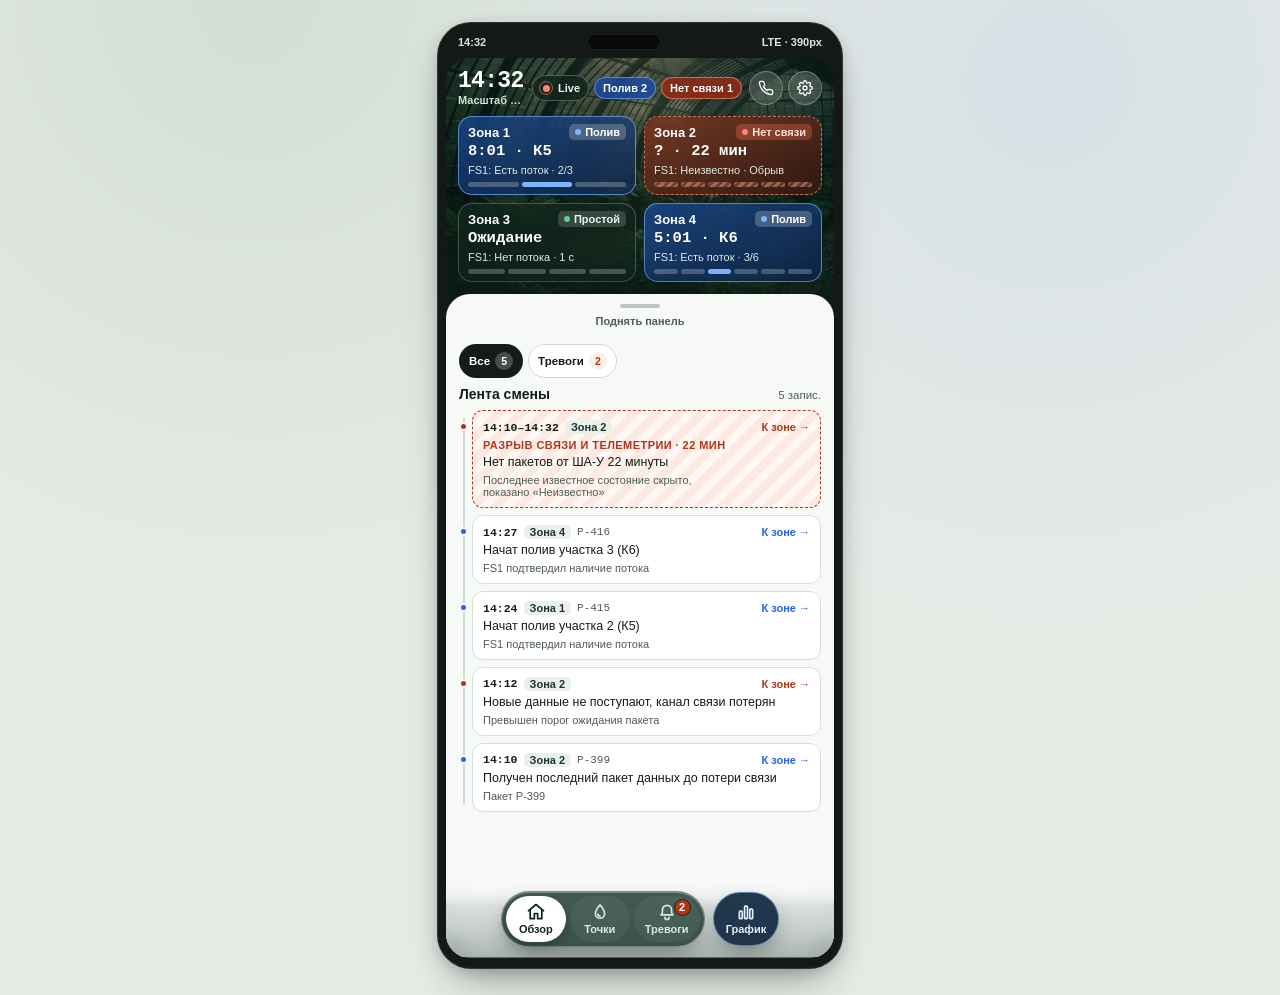
==== commit b31bb389: "Add interactive live greenhouse simulation via swappable provider.subscribe" ====
--- a/mobile-concepts/hybrid.html
+++ b/mobile-concepts/hybrid.html
@@ -11,10 +11,10 @@
   <meta name="description" content="Интерактивный мобильный прототип Greenhouse: гибрид 2B (стекло и ботаника) + 2C (шкала поливов и разрывов телеметрии), только мониторинг.">
   <link rel="icon" href="data:,">
   <title>Greenhouse · Мониторинг полива</title>
-  <link rel="stylesheet" href="src/hybrid/hybrid.css?v=3">
+  <link rel="stylesheet" href="src/hybrid/hybrid.css?v=4">
 </head>
 <body>
   <div id="app"></div>
-  <script type="module" src="src/hybrid/hybridApp.js?v=3"></script>
+  <script type="module" src="src/hybrid/hybridApp.js?v=4"></script>
 </body>
 </html>
--- a/mobile-concepts/src/hybrid/hybrid.css
+++ b/mobile-concepts/src/hybrid/hybrid.css
@@ -568,12 +568,65 @@
   padding: 2px 6px;
   border-radius: 5px;
   white-space: nowrap;
+  display: inline-flex;
+  align-items: center;
+  gap: 4px;
+}
+
+.hb-zcard__dot {
+  width: 6px;
+  height: 6px;
+  border-radius: 50%;
+  flex-shrink: 0;
+  background: currentColor;
 }
 
 .hb-zcard__badge--ok { background: rgba(255, 255, 255, 0.16); color: #e2f8ec; }
+.hb-zcard__badge--ok .hb-zcard__dot { background: #58d194; }
 .hb-zcard__badge--water { background: rgba(255, 255, 255, 0.22); color: #ffffff; }
+.hb-zcard__badge--water .hb-zcard__dot { background: #7cb6ff; }
 .hb-zcard__badge--warn { background: rgba(245, 179, 66, 0.26); color: #ffe7b8; }
+.hb-zcard__badge--warn .hb-zcard__dot { background: #f5b342; }
 .hb-zcard__badge--danger { background: rgba(255, 120, 88, 0.3); color: #ffe1d9; }
+.hb-zcard__badge--danger .hb-zcard__dot { background: #ff8668; }
+
+@media (prefers-reduced-motion: no-preference) {
+  .hb-zcard__badge--water .hb-zcard__dot {
+    animation: hbLiveDot 1.3s ease-in-out infinite;
+  }
+  .hb-zcard__badge--ok .hb-zcard__dot {
+    animation: hbIdleBreath 3.2s ease-in-out infinite;
+  }
+  .hb-zcard--updated {
+    animation: hbCardPacketIn 0.56s cubic-bezier(0.22, 1.2, 0.36, 1) 1;
+  }
+  .hb-zseg--active {
+    background: linear-gradient(90deg, #5ca2ff 0%, #b5d7ff 50%, #5ca2ff 100%);
+    background-size: 200% 100%;
+    animation: hbFlowSegment 1.8s linear infinite;
+  }
+}
+
+@keyframes hbLiveDot {
+  0%, 100% { transform: scale(1); opacity: 1; }
+  50% { transform: scale(1.35); opacity: 0.55; }
+}
+
+@keyframes hbIdleBreath {
+  0%, 100% { opacity: 0.9; }
+  50% { opacity: 0.38; }
+}
+
+@keyframes hbFlowSegment {
+  0% { background-position: 200% 0; }
+  100% { background-position: 0% 0; }
+}
+
+@keyframes hbCardPacketIn {
+  0% { transform: scale(0.975); border-color: #ffffff; }
+  45% { transform: scale(1.018); border-color: #ffffff; }
+  100% { transform: scale(1); }
+}
 
 .hb-zcard__main {
   font-family: ui-monospace, "SF Mono", Menlo, monospace;
@@ -2316,6 +2369,113 @@
   transition-duration: 0.01ms !important;
 }
 
+/* Живая симуляция: кнопка Live/Пауза в шапке и всплывающий тост событий */
+.hb-live-toggle {
+  display: inline-flex;
+  align-items: center;
+  gap: 5px;
+  min-height: 26px;
+  padding: 3px 8px 3px 6px;
+  border-radius: 999px;
+  border: 1px solid rgba(255, 255, 255, 0.26);
+  background: rgba(15, 34, 27, 0.7);
+  backdrop-filter: blur(10px);
+  -webkit-backdrop-filter: blur(10px);
+  color: #eef7f2;
+  font-size: 11px;
+  font-weight: 750;
+  cursor: pointer;
+  transition: background-color 0.16s ease, border-color 0.16s ease, transform 0.18s ease;
+}
+
+.hb-live-toggle:hover {
+  background: rgba(255, 255, 255, 0.18);
+}
+
+.hb-live-toggle.is-paused {
+  opacity: 0.82;
+  border-style: dashed;
+}
+
+.hb-beacon--paused .hb-beacon__dot {
+  background: #9bb0a5;
+}
+
+.hb-live-toast {
+  position: sticky;
+  top: max(8px, env(safe-area-inset-top, 0px));
+  z-index: 25;
+  align-self: center;
+  margin: 0 12px -40px;
+  max-width: calc(100% - 24px);
+  padding: 7px 12px;
+  border-radius: 999px;
+  border: 1px solid rgba(255, 255, 255, 0.34);
+  background: rgba(13, 32, 25, 0.9);
+  backdrop-filter: blur(16px) saturate(170%);
+  -webkit-backdrop-filter: blur(16px) saturate(170%);
+  color: #ffffff;
+  font-size: 11.5px;
+  font-weight: 700;
+  display: inline-flex;
+  align-items: center;
+  gap: 7px;
+  box-shadow: 0 12px 26px -8px rgba(4, 14, 10, 0.65);
+  cursor: pointer;
+  opacity: 1;
+  translate: 0 0;
+  transition: opacity 0.22s ease, translate 0.28s cubic-bezier(0.22, 1.15, 0.36, 1);
+}
+
+@media (max-width: 819px) {
+  .hb-live-toast {
+    position: fixed;
+    left: 50%;
+    transform: translateX(-50%);
+    margin: 0;
+    width: max-content;
+    max-width: calc(100vw - 24px);
+  }
+}
+
+@media (prefers-reduced-motion: no-preference) {
+  @starting-style {
+    .hb-live-toast {
+      opacity: 0;
+      translate: 0 -10px;
+    }
+  }
+}
+
+.hb-live-toast__dot {
+  width: 7px;
+  height: 7px;
+  border-radius: 50%;
+  flex-shrink: 0;
+  background: #58d194;
+}
+
+.hb-live-toast--water { border-color: rgba(124, 182, 255, 0.65); }
+.hb-live-toast--water .hb-live-toast__dot { background: #7cb6ff; }
+.hb-live-toast--danger { border-color: rgba(255, 134, 104, 0.72); }
+.hb-live-toast--danger .hb-live-toast__dot { background: #ff8668; }
+
+.hb-live-toast__text {
+  overflow: hidden;
+  text-overflow: ellipsis;
+  white-space: nowrap;
+}
+
+.hb-live-toast__arrow {
+  opacity: 0.78;
+  flex-shrink: 0;
+}
+
+/* На ежесекундных тиках не перепроигрываем появление списка событий */
+.hb-screen--live-tick .hb-event {
+  transition: none;
+}
+
 @media (forced-colors: active) {
   .hb-dock__indicator, .hb-tabs__indicator { display: none; }
   .hb-zcard, .hb-event__body, .hb-tab, .hb-dock__btn, .hb-dock-chart-btn { border-color: CanvasText; }
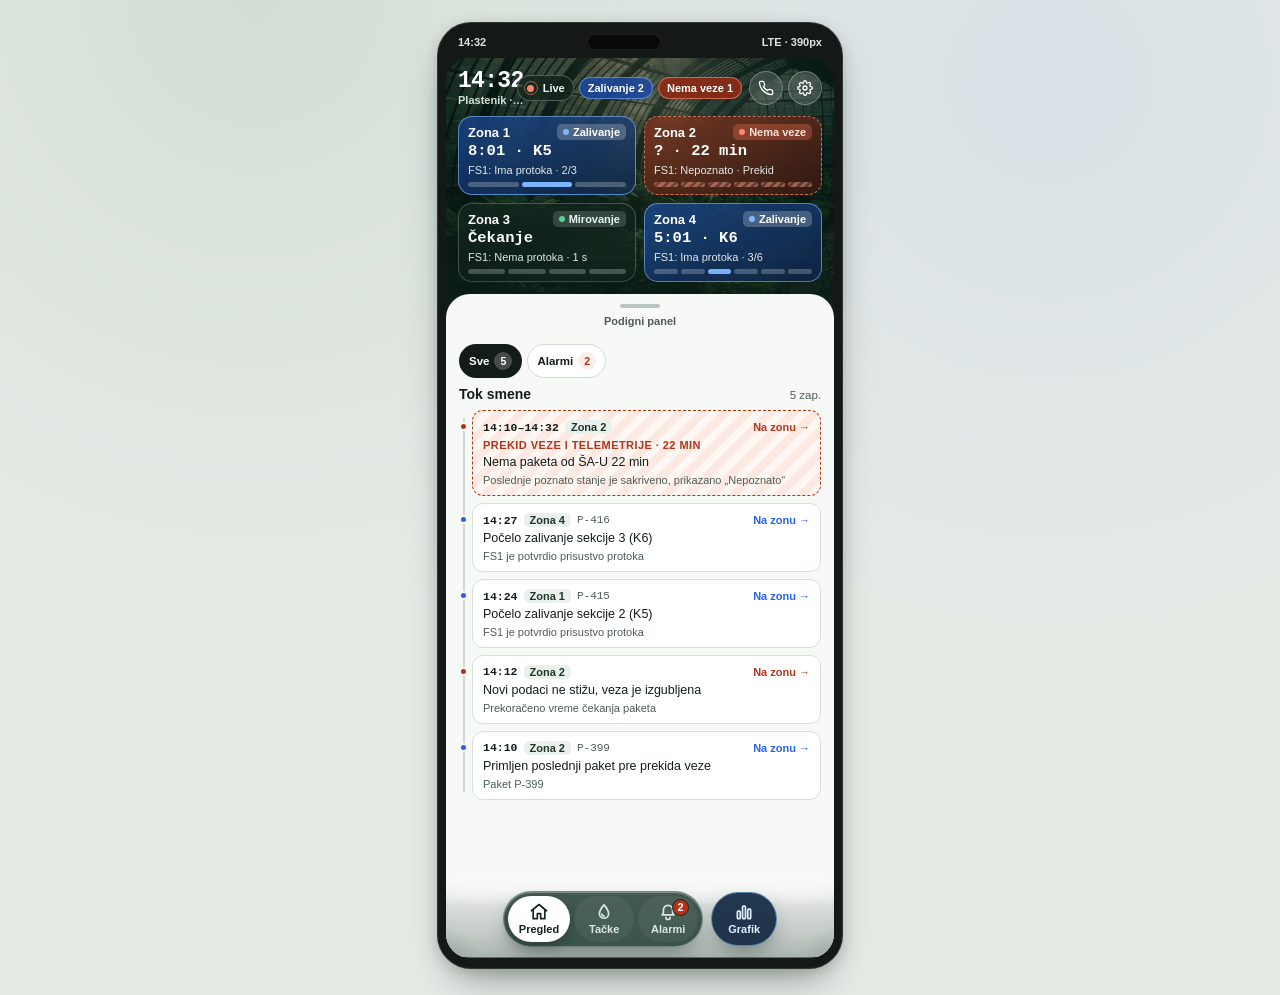
==== commit 8bc2800d: "Add Serbian default localization and language switcher in settings" ====
--- a/mobile-concepts/hybrid.html
+++ b/mobile-concepts/hybrid.html
@@ -1,5 +1,5 @@
 <!doctype html>
-<html lang="ru">
+<html lang="sr">
 <head>
   <meta charset="utf-8">
   <meta name="viewport" content="width=device-width, initial-scale=1, viewport-fit=cover">
@@ -8,13 +8,13 @@
   <meta name="mobile-web-app-capable" content="yes">
   <meta name="apple-mobile-web-app-status-bar-style" content="black-translucent">
   <meta name="apple-mobile-web-app-title" content="Greenhouse">
-  <meta name="description" content="Интерактивный мобильный прототип Greenhouse: гибрид 2B (стекло и ботаника) + 2C (шкала поливов и разрывов телеметрии), только мониторинг.">
+  <meta name="description" content="Mobilni nadzor zalivanja u plastenicima Greenhouse (samo praćenje na demo podacima).">
   <link rel="icon" href="data:,">
-  <title>Greenhouse · Мониторинг полива</title>
-  <link rel="stylesheet" href="src/hybrid/hybrid.css?v=4">
+  <title>Greenhouse · Nadzor zalivanja</title>
+  <link rel="stylesheet" href="src/hybrid/hybrid.css?v=8">
 </head>
 <body>
   <div id="app"></div>
-  <script type="module" src="src/hybrid/hybridApp.js?v=4"></script>
+  <script type="module" src="src/hybrid/hybridApp.js?v=8"></script>
 </body>
 </html>
--- a/mobile-concepts/src/hybrid/hybrid.css
+++ b/mobile-concepts/src/hybrid/hybrid.css
@@ -356,17 +356,6 @@
   object-fit: cover;
   object-position: center 35%;
   display: block;
-}
-
-@media (prefers-reduced-motion: no-preference) {
-  .hb-backdrop__img {
-    animation: hbFoliageBreath 18s ease-in-out infinite alternate;
-  }
-}
-
-@keyframes hbFoliageBreath {
-  from { transform: scale(1); }
-  to { transform: scale(1.06); }
 }
 
 .hb-backdrop__scrim {
@@ -1978,6 +1967,10 @@
   border: 1px solid rgba(255, 255, 255, 0.16);
 }
 
+.hb-theme-seg--2 {
+  grid-template-columns: repeat(2, minmax(0, 1fr));
+}
+
 .hb-theme-seg__btn {
   min-block-size: var(--target);
   border: 0;
@@ -2349,6 +2342,11 @@
     border-color: transparent;
     color: #11261f;
   }
+  html[data-theme="system"] .hb-tab[aria-pressed="true"] .hb-tab__count,
+  html:not([data-theme]) .hb-tab[aria-pressed="true"] .hb-tab__count {
+    background: rgba(17, 38, 31, 0.16);
+    color: #11261f;
+  }
   html[data-theme="system"] .hb-event--gap .hb-event__body,
   html:not([data-theme]) .hb-event--gap .hb-event__body {
     border-color: #c2563f;
@@ -2401,48 +2399,46 @@
   background: #9bb0a5;
 }
 
+.hb-sheet-top {
+  position: relative;
+  display: grid;
+  justify-items: center;
+}
+
+.hb-sheet-top.has-toast .hb-sheet-handle__text {
+  opacity: 0;
+  pointer-events: none;
+}
+
 .hb-live-toast {
-  position: sticky;
-  top: max(8px, env(safe-area-inset-top, 0px));
-  z-index: 25;
-  align-self: center;
-  margin: 0 12px -40px;
-  max-width: calc(100% - 24px);
-  padding: 7px 12px;
+  position: absolute;
+  left: 50%;
+  top: 15px;
+  transform: translateX(-50%);
+  z-index: 4;
+  max-width: 100%;
+  min-height: 28px;
+  padding: 4px 11px;
   border-radius: 999px;
-  border: 1px solid rgba(255, 255, 255, 0.34);
-  background: rgba(13, 32, 25, 0.9);
-  backdrop-filter: blur(16px) saturate(170%);
-  -webkit-backdrop-filter: blur(16px) saturate(170%);
-  color: #ffffff;
+  border: 1px solid #c3d6cc;
+  background: #142821;
+  color: #f4faf7;
   font-size: 11.5px;
   font-weight: 700;
   display: inline-flex;
   align-items: center;
-  gap: 7px;
-  box-shadow: 0 12px 26px -8px rgba(4, 14, 10, 0.65);
+  gap: 6px;
+  box-shadow: 0 6px 16px -6px rgba(8, 22, 17, 0.45);
   cursor: pointer;
   opacity: 1;
-  translate: 0 0;
-  transition: opacity 0.22s ease, translate 0.28s cubic-bezier(0.22, 1.15, 0.36, 1);
-}
-
-@media (max-width: 819px) {
-  .hb-live-toast {
-    position: fixed;
-    left: 50%;
-    transform: translateX(-50%);
-    margin: 0;
-    width: max-content;
-    max-width: calc(100vw - 24px);
-  }
+  transition: opacity 0.2s ease, transform 0.24s cubic-bezier(0.22, 1.15, 0.36, 1);
 }
 
 @media (prefers-reduced-motion: no-preference) {
   @starting-style {
     .hb-live-toast {
       opacity: 0;
-      translate: 0 -10px;
+      transform: translateX(-50%) translateY(4px) scale(0.96);
     }
   }
 }
@@ -2455,9 +2451,9 @@
   background: #58d194;
 }
 
-.hb-live-toast--water { border-color: rgba(124, 182, 255, 0.65); }
+.hb-live-toast--water { border-color: rgba(124, 182, 255, 0.72); }
 .hb-live-toast--water .hb-live-toast__dot { background: #7cb6ff; }
-.hb-live-toast--danger { border-color: rgba(255, 134, 104, 0.72); }
+.hb-live-toast--danger { border-color: rgba(255, 134, 104, 0.78); }
 .hb-live-toast--danger .hb-live-toast__dot { background: #ff8668; }
 
 .hb-live-toast__text {
@@ -2471,8 +2467,10 @@
   flex-shrink: 0;
 }
 
-/* На ежесекундных тиках не перепроигрываем появление списка событий */
-.hb-screen--live-tick .hb-event {
+/* На обновлениях live-симуляции не мигаем уже открытыми панелями и списком событий */
+.hb-screen--live-tick .hb-event,
+.hb-screen--live-tick .hb-inspector,
+.hb-screen--live-tick .hb-pulse-drawer {
   transition: none;
 }
 
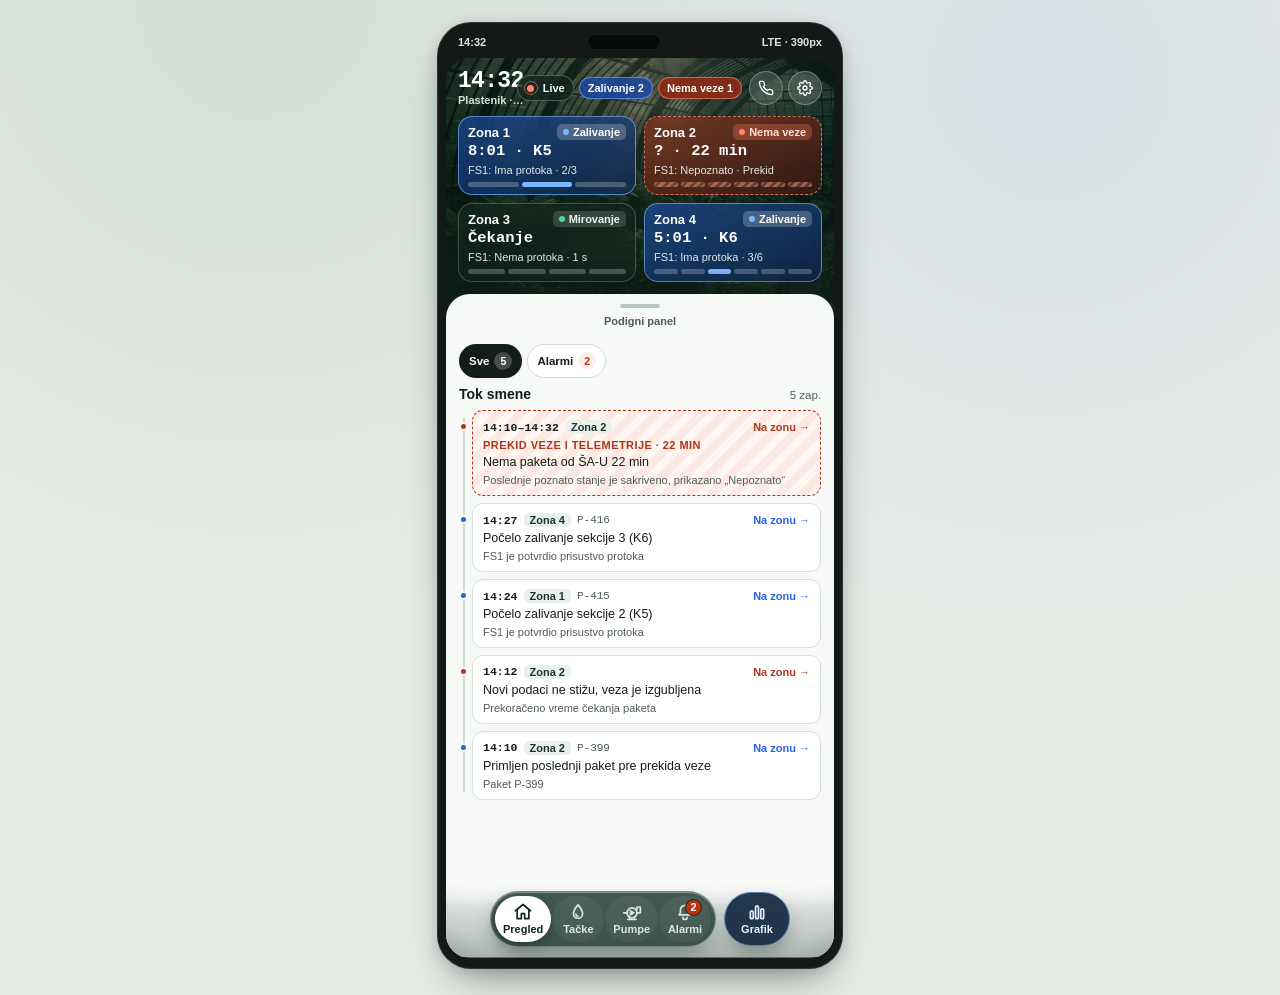
==== commit 6f286149: "Add simulated zone pump controls and daily irrigation schedules" ====
--- a/mobile-concepts/hybrid.html
+++ b/mobile-concepts/hybrid.html
@@ -8,13 +8,14 @@
   <meta name="mobile-web-app-capable" content="yes">
   <meta name="apple-mobile-web-app-status-bar-style" content="black-translucent">
   <meta name="apple-mobile-web-app-title" content="Greenhouse">
-  <meta name="description" content="Mobilni nadzor zalivanja u plastenicima Greenhouse (samo praćenje na demo podacima).">
+  <meta name="description" content="Greenhouse · nadzor zalivanja, pokretanje pumpi i dnevni raspored u simulaciji.">
   <link rel="icon" href="data:,">
   <title>Greenhouse · Nadzor zalivanja</title>
-  <link rel="stylesheet" href="src/hybrid/hybrid.css?v=8">
+  <link rel="stylesheet" href="src/hybrid/hybrid.css?v=9">
+  <link rel="stylesheet" href="src/hybrid/pumpPanel.css?v=9">
 </head>
 <body>
   <div id="app"></div>
-  <script type="module" src="src/hybrid/hybridApp.js?v=8"></script>
+  <script type="module" src="src/hybrid/hybridApp.js?v=9"></script>
 </body>
 </html>
--- a/mobile-concepts/src/hybrid/hybrid.css
+++ b/mobile-concepts/src/hybrid/hybrid.css
@@ -2479,3 +2479,32 @@
   .hb-zcard, .hb-event__body, .hb-tab, .hb-dock__btn, .hb-dock-chart-btn { border-color: CanvasText; }
   .hb-tab[aria-pressed="true"], .hb-dock__btn[aria-pressed="true"], .hb-dock-chart-btn[aria-pressed="true"] { background: Highlight; color: HighlightText; }
 }
+
+/* Keep the pump shortcut and the existing chart reachable on narrow screens. */
+.hb-dock-row--pumps .hb-dock {
+  gap: 1px;
+}
+.hb-dock-row--pumps .hb-dock__btn {
+  min-width: 52px;
+  padding-inline: 7px;
+}
+@media (max-width: 365px) {
+  .hb-dock-row--pumps { gap: 4px; }
+  .hb-dock-row--pumps .hb-dock__btn { min-width: 44px; padding-inline: 4px; }
+  .hb-dock-row--pumps .hb-dock-chart-btn { min-width: 48px; padding-inline: 5px; }
+}
+.hb-zone-pump-btn {
+  display: flex;
+  align-items: center;
+  gap: 9px;
+  min-height: 44px;
+  padding: 8px 12px;
+  background: var(--ok-bg);
+  color: var(--ok);
+  border: 1px solid var(--border);
+  border-radius: 9px;
+  font-size: 13px;
+  font-weight: 700;
+  cursor: pointer;
+}
+.hb-zone-pump-btn span { margin-inline-start: auto; }
--- a/mobile-concepts/src/hybrid/pumpPanel.css
+++ b/mobile-concepts/src/hybrid/pumpPanel.css
@@ -0,0 +1,149 @@
+.pump-panel {
+  box-sizing: border-box;
+  width: min(416px, calc(100% - 20px));
+  max-width: none;
+  max-height: calc(100dvh - 24px);
+  margin: auto;
+  padding: 0;
+  overflow: auto;
+  overscroll-behavior: contain;
+  border: 1px solid var(--border);
+  border-radius: 22px;
+  background: var(--sheet);
+  color: var(--ink);
+  font: inherit;
+  font-variant-numeric: tabular-nums;
+  box-shadow: 0 22px 70px rgb(6 21 15 / 35%);
+}
+
+.pump-panel::backdrop {
+  background: rgb(10 22 17 / 65%);
+  backdrop-filter: blur(4px);
+}
+
+.pump-panel [hidden] { display: none !important; }
+.pump-panel h2, .pump-panel h3, .pump-panel p, .pump-panel dl { margin: 0; }
+.pump-panel button, .pump-panel input { font: inherit; }
+.pump-panel button {
+  min-height: 44px;
+  line-height: 1.2;
+  font-size: 14px;
+  font-weight: 700;
+  cursor: pointer;
+}
+
+.pump-panel button:disabled { opacity: .55; cursor: default; }
+.pump-panel :is(button, input):focus-visible { outline: 3px solid var(--water); outline-offset: 2px; }
+
+.pp-head {
+  display: flex;
+  justify-content: space-between;
+  align-items: flex-start;
+  gap: 12px;
+  padding: 19px 18px 18px;
+  color: #f3fbf5;
+  background: linear-gradient(115deg, #163d30, #12271f);
+}
+
+.pp-clock-line {
+  display: flex;
+  align-items: baseline;
+  flex-wrap: wrap;
+  gap: 5px;
+  margin-bottom: 7px;
+  color: #c8ded1;
+  font-size: 12px;
+  font-weight: 600;
+}
+
+.pp-demo {
+  margin-right: 4px;
+  border: 1px solid #659782;
+  border-radius: 5px;
+  padding: 2px 5px;
+  color: #c5f3d8;
+  line-height: 1;
+}
+
+.pp-clock-line time { color: #fff; }
+.pp-head-copy { min-width: 0; }
+.pp-head h2 { font-size: clamp(21px, 5vw, 25px); line-height: 1.12; letter-spacing: -.025em; }
+.pump-panel .pp-site { margin-top: 4px; color: #c8ded1; font-size: 13px; line-height: 1.35; overflow-wrap: anywhere; }
+.pp-close {
+  display: grid;
+  flex: 0 0 44px;
+  place-items: center;
+  border-radius: 50%;
+  border: 1px solid #6b8477;
+  color: #fff;
+  background: transparent;
+}
+
+.pp-body { display: grid; gap: 10px; padding: 12px; }
+.pp-zones {
+  display: grid;
+  grid-auto-columns: minmax(0, 1fr);
+  grid-auto-flow: column;
+  gap: 2px;
+  padding: 3px;
+  border: 1px solid var(--border);
+  border-radius: 14px;
+  background: var(--bg);
+}
+
+.pp-zone { min-width: 0; padding: 5px 2px; background: transparent; border: 0; border-radius: 10px; color: var(--muted); }
+.pp-zone[aria-pressed="true"] { color: var(--ink); background: var(--card); box-shadow: 0 1px 4px rgb(16 41 29 / 16%); }
+.pp-card { display: grid; min-width: 0; gap: 12px; padding: 14px; border: 1px solid var(--border); border-radius: 16px; background: var(--card); }
+.pp-card-title, .pp-summary { display: flex; align-items: center; justify-content: space-between; gap: 8px; }
+.pp-card h3 { display: flex; align-items: center; gap: 6px; font-size: 17px; line-height: 1.25; letter-spacing: -.015em; }
+.pp-card h3 svg { color: var(--muted); flex-shrink: 0; }
+.pp-state { display: grid; gap: 2px; min-width: 0; text-align: end; overflow-wrap: anywhere; }
+.pp-progress { color: var(--muted); font-size: 12px; }
+.pp-status { color: var(--muted); font-size: 13px; font-weight: 650; text-align: end; }
+.pp-status[data-tone="watering"] { color: var(--water); }
+.pp-status[data-tone="switching"] { color: var(--warn); }
+
+.pp-command, .pp-form-actions { display: flex; flex-wrap: wrap; gap: 8px; }
+.pp-action, .pp-save, .pp-secondary { padding: 8px 13px; border-radius: 10px; }
+.pp-action { display: inline-flex; align-items: center; justify-content: center; flex: 1 1 auto; gap: 8px; border: 1px solid transparent; }
+.pp-action svg { width: 16px; height: 16px; fill: currentColor; stroke-width: 1; }
+.pp-start, .pp-save { background: #205b42; color: #fff; border: 1px solid #357553; }
+.pp-stop { background: var(--danger-bg); color: var(--danger); border: 1px solid currentColor; }
+.pp-action:disabled { background: var(--sheet); color: var(--muted); border-color: var(--border); }
+.pp-hint, .pp-result { font-size: 13px; line-height: 1.4; color: var(--muted); }
+.pp-warning { padding-inline-start: 9px; border-inline-start: 2px solid var(--warn); color: var(--warn); }
+
+.pp-signals { display: grid; grid-template-columns: repeat(2, minmax(0, 1fr)); gap: 8px 14px; }
+.pp-signal { min-width: 0; padding-top: 7px; border-top: 1px solid var(--border); }
+.pp-signal dt { display: flex; flex-wrap: wrap; align-items: baseline; gap: 2px 5px; color: var(--muted); font-size: 12px; line-height: 1.25; }
+.pp-signal small { font-size: 12px; font-variant-numeric: tabular-nums; }
+.pp-signal dd { margin: 3px 0 0; color: var(--ink); font-size: 14px; font-weight: 650; line-height: 1.25; }
+.pp-signal[data-tone="water"] dd { color: var(--water); }
+.pp-signal[data-tone="on"] dd { color: var(--ok); }
+.pp-signal[data-tone="warning"] dd { color: var(--danger); }
+
+.pp-schedule { gap: 10px; }
+.pp-summary, .pp-form { border-top: 1px solid var(--border); padding-top: 8px; }
+.pp-schedule-value { display: grid; gap: 2px; }
+.pp-cadence { color: var(--muted); font-size: 12px; }
+.pp-saved-time { font-size: 24px; line-height: 1.1; letter-spacing: -.03em; }
+.pp-saved-time--empty { color: var(--muted); font-size: 15px; font-weight: 600; letter-spacing: normal; }
+.pp-secondary { flex-shrink: 0; background: var(--sheet); border: 1px solid var(--border); color: var(--ink); }
+.pp-form { display: grid; gap: 7px; }
+.pp-check, .pp-time-field { display: flex; align-items: center; gap: 8px; min-height: 44px; font-size: 14px; font-weight: 620; }
+.pp-check { cursor: pointer; }
+.pp-check input { width: 19px; height: 19px; margin: 0; accent-color: var(--ok); }
+.pp-time-field { justify-content: space-between; flex-wrap: wrap; }
+.pp-time-field input { min-width: 0; min-height: 44px; padding: 6px 10px; border: 1px solid var(--border); border-radius: 8px; background: var(--sheet); color: var(--ink); font-size: 16px; }
+.pp-form-actions button { flex: 1 1 auto; }
+.pp-result:empty { display: none; }
+.pp-result { padding: 1px 4px; font-weight: 650; }
+.pp-result[data-tone="success"] { color: var(--ok); }
+.pp-result[data-tone="error"] { color: var(--danger); }
+
+@media (max-width: 350px) {
+  .pp-body { padding: 8px; gap: 8px; }
+  .pp-card { padding: 11px; }
+  .pp-head { padding-inline: 14px; }
+  .pp-zone { font-size: 13px; }
+}
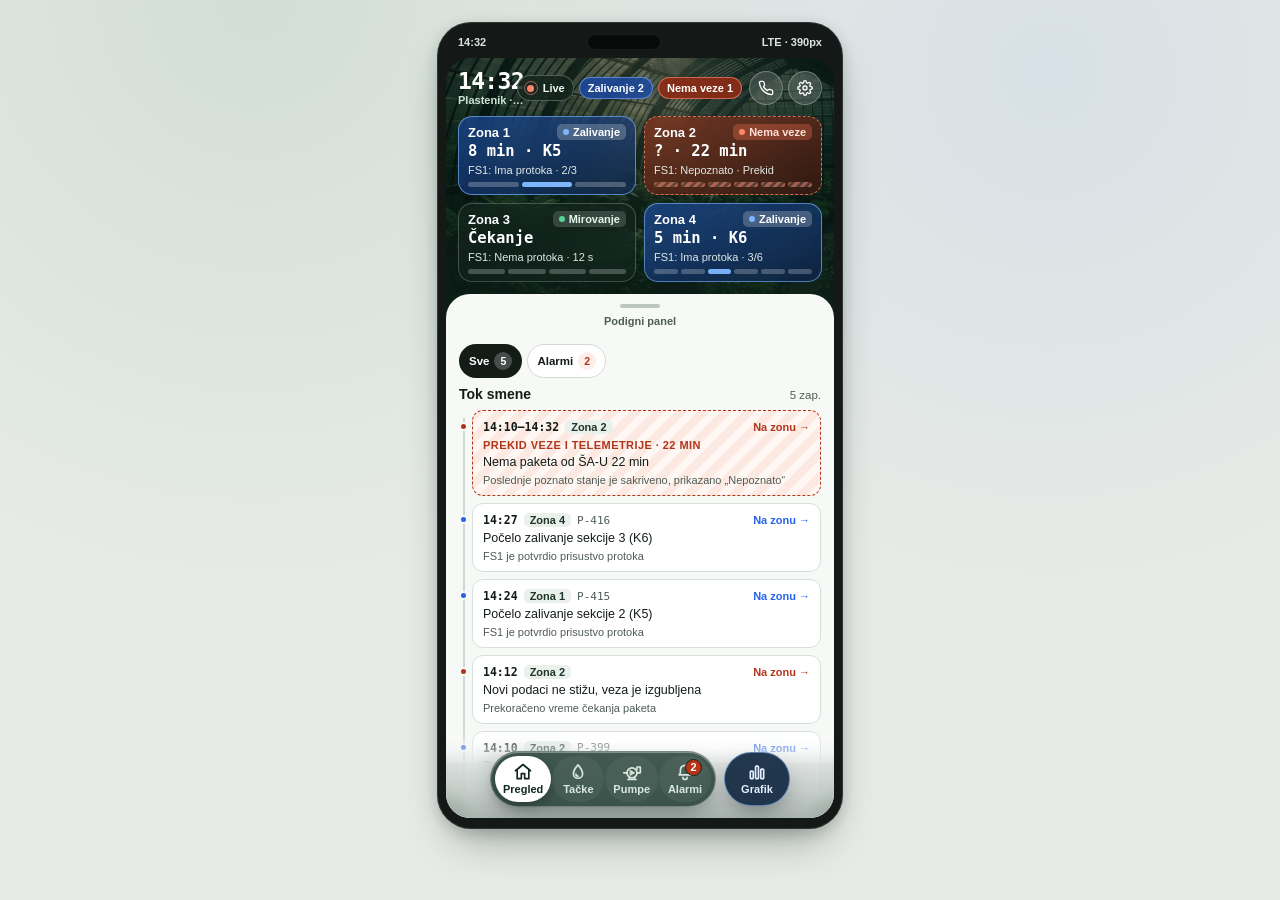
==== commit 70187192: "Fit the greenhouse phone preview and dock within the viewport" ====
--- a/mobile-concepts/hybrid.html
+++ b/mobile-concepts/hybrid.html
@@ -11,7 +11,7 @@
   <meta name="description" content="Greenhouse · nadzor zalivanja, pokretanje pumpi i dnevni raspored u simulaciji.">
   <link rel="icon" href="data:,">
   <title>Greenhouse · Nadzor zalivanja</title>
-  <link rel="stylesheet" href="src/hybrid/hybrid.css?v=9">
+  <link rel="stylesheet" href="src/hybrid/hybrid.css?v=10">
   <link rel="stylesheet" href="src/hybrid/pumpPanel.css?v=9">
 </head>
 <body>
--- a/mobile-concepts/src/hybrid/hybrid.css
+++ b/mobile-concepts/src/hybrid/hybrid.css
@@ -96,8 +96,9 @@
 @media (min-width: 820px) {
   .hybrid-page {
     max-width: 430px;
+    block-size: min(100dvh, 855px);
     grid-template-columns: minmax(0, 1fr);
-    align-items: start;
+    grid-template-rows: minmax(0, 1fr);
     padding: 22px 12px 26px;
   }
 }
@@ -279,8 +280,17 @@
   display: none;
 }
 
+.hb-screen {
+  position: relative;
+  background: var(--forest);
+  display: flex;
+  flex-direction: column;
+  min-block-size: 100dvh;
+}
+
 @media (min-width: 820px) {
   .hb-device {
+    block-size: 100%;
     background: #141917;
     padding: 10px 9px 11px;
     border-radius: 34px;
@@ -290,6 +300,7 @@
       0 4px 14px rgba(15, 29, 23, 0.16),
       inset 0 0 0 1px rgba(255, 255, 255, 0.12);
     display: grid;
+    grid-template-rows: auto minmax(0, 1fr);
     gap: 8px;
   }
   .hb-device__bar {
@@ -311,8 +322,7 @@
   }
   .hb-screen {
     border-radius: 24px;
-    height: min(760px, calc(100dvh - 76px));
-    min-block-size: 620px;
+    min-block-size: 0;
     overflow-y: auto;
     overflow-x: hidden;
     overscroll-behavior: contain;
@@ -322,14 +332,6 @@
   .hb-bottom-dock-wrap::before {
     border-radius: 0 0 24px 24px;
   }
-}
-
-.hb-screen {
-  position: relative;
-  background: var(--forest);
-  display: flex;
-  flex-direction: column;
-  min-block-size: 100dvh;
 }
 
 /* Верхняя ботаническая сцена (2B) */
@@ -1882,6 +1884,7 @@
   backdrop-filter: blur(6px);
   -webkit-backdrop-filter: blur(6px);
   display: grid;
+  grid-template-rows: minmax(0, 1fr);
   align-items: center;
   justify-items: center;
 }
@@ -1897,6 +1900,9 @@
 .hb-settings-drawer {
   width: 100%;
   max-width: 360px;
+  max-block-size: 100%;
+  overflow-y: auto;
+  overscroll-behavior: contain;
   background:
     linear-gradient(
       142deg,
